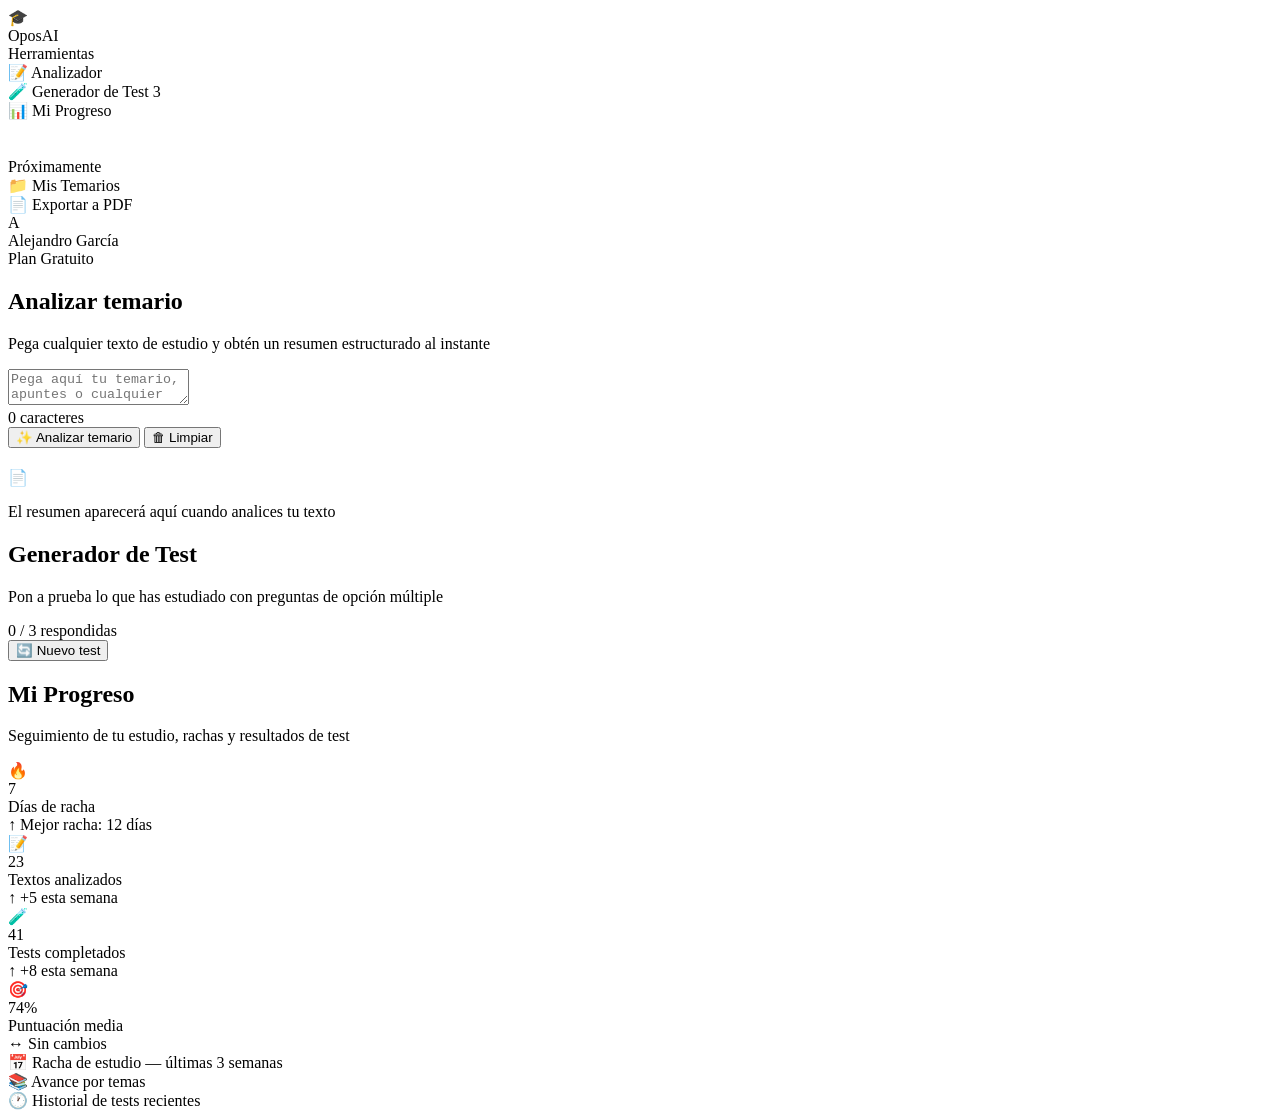
==== index.html @ c03b43ee "Estructuramos en partes de nuevo" ====
<!DOCTYPE html>
<html lang="es">
<head>
    <meta charset="UTF-8">
    <meta name="viewport" content="width=device-width, initial-scale=1.0">
    <title>OposAI — Tu asistente de oposiciones</title>
    <link href="https://fonts.googleapis.com/css2?family=Playfair+Display:wght@500;600&family=Plus+Jakarta+Sans:wght@300;400;500;600;700&display=swap" rel="stylesheet">
    <link rel="stylesheet" href="style.css">
</head>
<body>

    <!-- ════════ SIDEBAR ════════ -->
    <!-- Componente: components/navbar.html -->
    <aside class="sidebar">
        <div class="brand">
            <div class="brand-icon">🎓</div>
            <span class="brand-name">OposAI</span>
        </div>

        <span class="nav-label">Herramientas</span>

        <div class="nav-item active" onclick="nav('analizador', this)">
            <span class="nav-icon">📝</span> Analizador
        </div>
        <div class="nav-item" onclick="nav('test', this)">
            <span class="nav-icon">🧪</span> Generador de Test
            <span class="nav-badge">3</span>
        </div>
        <div class="nav-item" onclick="nav('progreso', this)">
            <span class="nav-icon">📊</span> Mi Progreso
        </div>

        <div style="margin-top:22px; padding-top:16px; border-top:1px solid var(--border)">
            <span class="nav-label">Próximamente</span>
            <div class="nav-item disabled"><span class="nav-icon">📁</span> Mis Temarios</div>
            <div class="nav-item disabled"><span class="nav-icon">📄</span> Exportar a PDF</div>
        </div>

        <div class="sidebar-footer">
            <div class="user-row">
                <div class="avatar">A</div>
                <div>
                    <div class="user-name">Alejandro García</div>
                    <div class="user-plan">Plan Gratuito</div>
                </div>
            </div>
        </div>
    </aside>

    <!-- ════════ CONTENIDO PRINCIPAL ════════ -->
    <main class="main">

        <!-- Sección: Analizador (pages/home.html) -->
        <section id="analizador" class="section visible">
            <div class="page-header">
                <h1>Analizar temario</h1>
                <p>Pega cualquier texto de estudio y obtén un resumen estructurado al instante</p>
            </div>

            <div class="card">
                <textarea id="textoInput" class="input-area"
                    placeholder="Pega aquí tu temario, apuntes o cualquier texto de estudio..."
                    oninput="updateCounter()"></textarea>
                <div class="char-counter"><span id="charCount">0</span> caracteres</div>
                <div class="toolbar">
                    <button class="btn btn-primary" id="analyzeBtn" onclick="generarResumen()">
                        ✨ Analizar temario
                    </button>
                    <button class="btn btn-ghost" onclick="limpiar()">
                        🗑 Limpiar
                    </button>
                </div>
            </div>

            <div id="resultado" style="margin-top:20px">
                <div class="card">
                    <div class="empty-state">
                        <div class="icon">📄</div>
                        <p>El resumen aparecerá aquí cuando analices tu texto</p>
                    </div>
                </div>
            </div>
        </section>

        <!-- Sección: Test (pages/test.html) -->
        <section id="test" class="section">
            <div class="page-header">
                <h1>Generador de Test</h1>
                <p>Pon a prueba lo que has estudiado con preguntas de opción múltiple</p>
            </div>

            <div id="scoreArea"></div>

            <div class="test-topbar">
                <span class="test-counter" id="testLabel">0 / 3 respondidas</span>
                <div class="pbar-wrap">
                    <div class="pbar-fill" id="testBar" style="width:0%"></div>
                </div>
            </div>

            <div id="questionsWrap"></div>

            <div class="test-actions">
                <button class="btn btn-primary" id="checkBtn" onclick="comprobar()" style="display:none">
                    ✅ Comprobar respuestas
                </button>
                <button class="btn btn-ghost" onclick="resetTest()">🔄 Nuevo test</button>
            </div>
        </section>

        <!-- Sección: Progreso (pages/progreso.html) -->
        <section id="progreso" class="section">
            <div class="page-header">
                <h1>Mi Progreso</h1>
                <p>Seguimiento de tu estudio, rachas y resultados de test</p>
            </div>

            <div class="stats-grid">
                <div class="stat-card">
                    <div class="stat-icon">🔥</div>
                    <div class="stat-value">7</div>
                    <div class="stat-label">Días de racha</div>
                    <div class="stat-delta">↑ Mejor racha: 12 días</div>
                </div>
                <div class="stat-card">
                    <div class="stat-icon">📝</div>
                    <div class="stat-value">23</div>
                    <div class="stat-label">Textos analizados</div>
                    <div class="stat-delta">↑ +5 esta semana</div>
                </div>
                <div class="stat-card">
                    <div class="stat-icon">🧪</div>
                    <div class="stat-value">41</div>
                    <div class="stat-label">Tests completados</div>
                    <div class="stat-delta">↑ +8 esta semana</div>
                </div>
                <div class="stat-card">
                    <div class="stat-icon">🎯</div>
                    <div class="stat-value">74%</div>
                    <div class="stat-label">Puntuación media</div>
                    <div class="stat-delta neutral">↔ Sin cambios</div>
                </div>
            </div>

            <div class="two-col">
                <div class="card">
                    <div class="card-title">📅 Racha de estudio — últimas 3 semanas</div>
                    <div class="streak-wrap" id="streakGrid"></div>
                </div>
                <div class="card">
                    <div class="card-title">📚 Avance por temas</div>
                    <div id="subjectBars"></div>
                </div>
            </div>

            <div class="card">
                <div class="card-title">🕐 Historial de tests recientes</div>
                <div id="testHistory"></div>
            </div>
        </section>

    </main>

    <script src="app.js"></script>
</body>
</html>
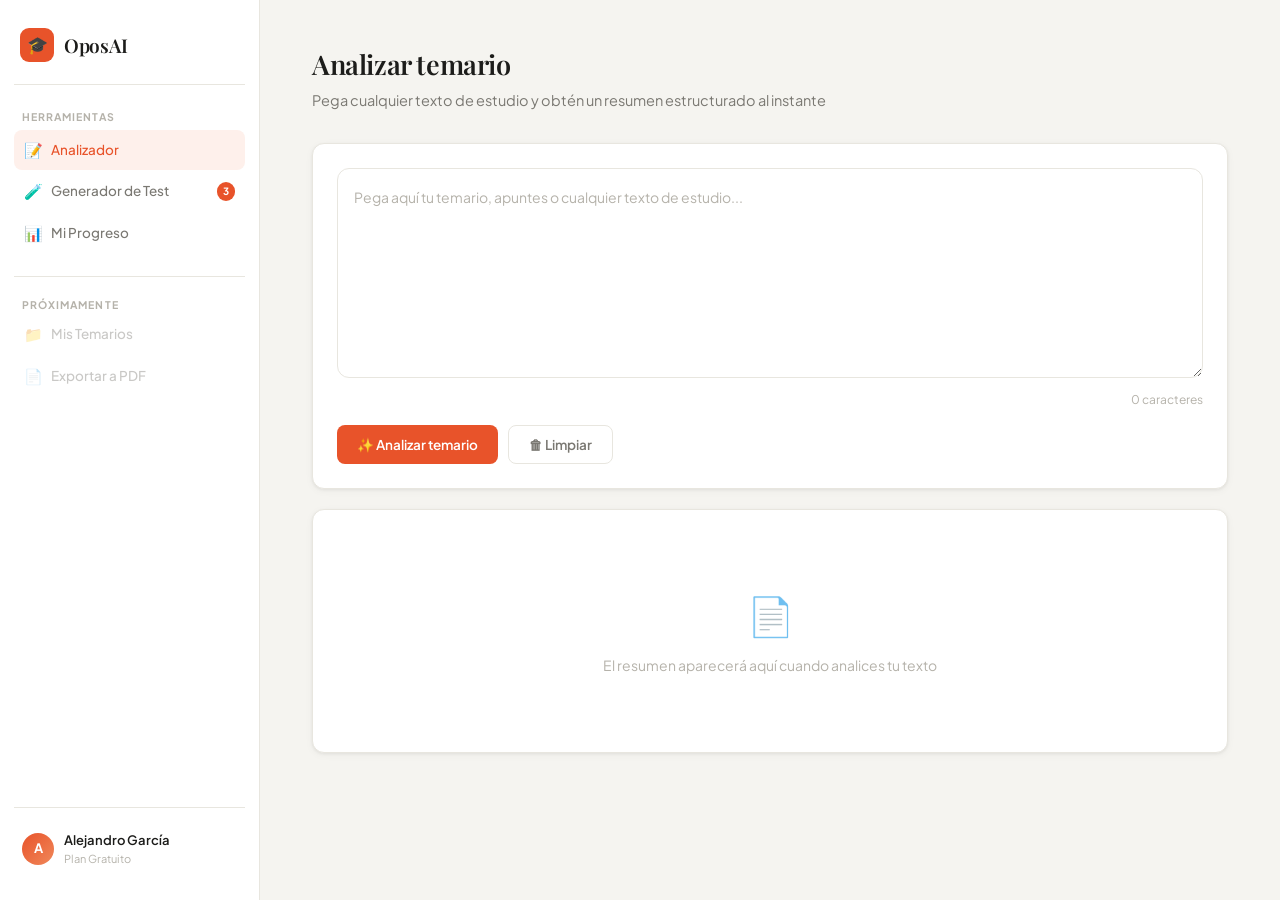
==== commit d3c385ed: "Enrutado a .js y .css solucionado" ====
--- a/index.html
+++ b/index.html
@@ -5,7 +5,7 @@
     <meta name="viewport" content="width=device-width, initial-scale=1.0">
     <title>OposAI — Tu asistente de oposiciones</title>
     <link href="https://fonts.googleapis.com/css2?family=Playfair+Display:wght@500;600&family=Plus+Jakarta+Sans:wght@300;400;500;600;700&display=swap" rel="stylesheet">
-    <link rel="stylesheet" href="style.css">
+    <link rel="stylesheet" href="css/style.css">
 </head>
 <body>
 
@@ -161,6 +161,6 @@
 
     </main>
 
-    <script src="app.js"></script>
+    <script src="js/app.js"></script>
 </body>
 </html>
--- a/css/style.css
+++ b/css/style.css
@@ -0,0 +1,507 @@
+/* ════════════════════════════════════════
+   OposAI — style.css
+   Todos los estilos de la aplicación
+   ════════════════════════════════════════ */
+
+/* ──────────── VARIABLES GLOBALES ──────────── */
+:root {
+    --bg:           #F5F4F0;
+    --surface:      #FFFFFF;
+    --border:       #E8E6DF;
+    --text-1:       #1C1C1A;
+    --text-2:       #7A7872;
+    --text-3:       #B5B2AA;
+    --accent:       #E8532A;
+    --accent-h:     #D4431C;
+    --accent-light: #FEF0EB;
+    --success:      #1E8A5E;
+    --success-light:#E8F7F1;
+    --warn:         #B45309;
+    --warn-light:   #FEF3C7;
+    --danger:       #DC2626;
+    --danger-light: #FEF2F2;
+    --sidebar-w:    260px;
+    --r:            12px;
+    --r-sm:         8px;
+    --shadow:       0 1px 3px rgba(0,0,0,.06), 0 2px 8px rgba(0,0,0,.04);
+}
+
+/* ──────────── RESET Y BASE ──────────── */
+*, *::before, *::after {
+    box-sizing: border-box;
+    margin: 0;
+    padding: 0;
+}
+
+body {
+    font-family: 'Plus Jakarta Sans', sans-serif;
+    background: var(--bg);
+    color: var(--text-1);
+    display: flex;
+    min-height: 100vh;
+    font-size: 14px;
+    line-height: 1.5;
+}
+
+/* ──────────── ANIMACIONES ──────────── */
+@keyframes fadeUp {
+    from { opacity: 0; transform: translateY(10px); }
+    to   { opacity: 1; transform: translateY(0); }
+}
+
+/* ──────────── SIDEBAR ──────────── */
+.sidebar {
+    width: var(--sidebar-w);
+    background: var(--surface);
+    border-right: 1px solid var(--border);
+    display: flex;
+    flex-direction: column;
+    position: fixed;
+    inset: 0 auto 0 0;
+    padding: 24px 14px;
+    z-index: 200;
+}
+
+.brand {
+    display: flex;
+    align-items: center;
+    gap: 10px;
+    padding: 4px 6px 22px;
+    border-bottom: 1px solid var(--border);
+    margin-bottom: 18px;
+}
+
+.brand-icon {
+    width: 34px;
+    height: 34px;
+    background: var(--accent);
+    border-radius: 9px;
+    display: flex;
+    align-items: center;
+    justify-content: center;
+    font-size: 17px;
+    flex-shrink: 0;
+}
+
+.brand-name {
+    font-family: 'Playfair Display', serif;
+    font-size: 19px;
+    font-weight: 600;
+    letter-spacing: -.3px;
+}
+
+.nav-label {
+    font-size: 10.5px;
+    font-weight: 700;
+    letter-spacing: .1em;
+    text-transform: uppercase;
+    color: var(--text-3);
+    padding: 0 8px;
+    margin-bottom: 5px;
+    margin-top: 6px;
+}
+
+.nav-item {
+    display: flex;
+    align-items: center;
+    gap: 9px;
+    padding: 9px 10px;
+    border-radius: var(--r-sm);
+    cursor: pointer;
+    color: var(--text-2);
+    font-weight: 500;
+    font-size: 13.5px;
+    transition: all .15s;
+    margin-bottom: 1px;
+    user-select: none;
+}
+
+.nav-item:hover              { background: var(--bg); color: var(--text-1); }
+.nav-item.active             { background: var(--accent-light); color: var(--accent); }
+.nav-item.disabled           { opacity: .4; cursor: default; pointer-events: none; }
+
+.nav-icon {
+    font-size: 15px;
+    width: 18px;
+    text-align: center;
+    flex-shrink: 0;
+}
+
+.nav-badge {
+    margin-left: auto;
+    background: var(--accent);
+    color: #fff;
+    font-size: 10px;
+    font-weight: 700;
+    padding: 2px 6px;
+    border-radius: 99px;
+}
+
+.sidebar-footer {
+    margin-top: auto;
+    padding-top: 14px;
+    border-top: 1px solid var(--border);
+}
+
+.user-row {
+    display: flex;
+    align-items: center;
+    gap: 10px;
+    padding: 9px 8px;
+    border-radius: var(--r-sm);
+    cursor: pointer;
+    transition: background .15s;
+}
+
+.user-row:hover { background: var(--bg); }
+
+.avatar {
+    width: 32px;
+    height: 32px;
+    background: linear-gradient(135deg, #E8532A 0%, #f0885a 100%);
+    border-radius: 50%;
+    display: flex;
+    align-items: center;
+    justify-content: center;
+    font-weight: 700;
+    font-size: 13px;
+    color: #fff;
+    flex-shrink: 0;
+}
+
+.user-name { font-size: 13px; font-weight: 600; }
+.user-plan { font-size: 11px; color: var(--text-3); }
+
+/* ──────────── MAIN ──────────── */
+.main {
+    margin-left: var(--sidebar-w);
+    flex: 1;
+    padding: 44px 52px;
+}
+
+.section         { display: none; }
+.section.visible { display: block; animation: fadeUp .22s ease; }
+
+.page-header            { margin-bottom: 32px; }
+.page-header h1 {
+    font-family: 'Playfair Display', serif;
+    font-size: 27px;
+    font-weight: 600;
+    letter-spacing: -.4px;
+    margin-bottom: 5px;
+}
+.page-header p { color: var(--text-2); font-size: 14.5px; }
+
+/* ──────────── CARD ──────────── */
+.card {
+    background: var(--surface);
+    border: 1px solid var(--border);
+    border-radius: var(--r);
+    padding: 24px;
+    box-shadow: var(--shadow);
+}
+
+/* ──────────── BOTONES ──────────── */
+.btn {
+    display: inline-flex;
+    align-items: center;
+    gap: 7px;
+    padding: 10px 20px;
+    border: none;
+    border-radius: var(--r-sm);
+    font-family: 'Plus Jakarta Sans', sans-serif;
+    font-size: 13.5px;
+    font-weight: 600;
+    cursor: pointer;
+    transition: all .18s;
+}
+
+.btn-primary { background: var(--accent); color: #fff; }
+.btn-primary:hover:not(:disabled) {
+    background: var(--accent-h);
+    transform: translateY(-1px);
+    box-shadow: 0 4px 14px rgba(232,83,42,.28);
+}
+.btn-primary:disabled { opacity: .6; cursor: not-allowed; }
+
+.btn-ghost { background: transparent; color: var(--text-2); border: 1px solid var(--border); }
+.btn-ghost:hover { background: var(--bg); color: var(--text-1); }
+
+/* ──────────── ANALIZADOR ──────────── */
+textarea.input-area {
+    width: 100%;
+    min-height: 210px;
+    padding: 16px;
+    border: 1.5px solid var(--border);
+    border-radius: var(--r);
+    font-family: 'Plus Jakarta Sans', sans-serif;
+    font-size: 14px;
+    color: var(--text-1);
+    resize: vertical;
+    transition: border-color .2s;
+    line-height: 1.75;
+    background: var(--surface);
+}
+
+textarea.input-area:focus       { outline: none; border-color: var(--accent); }
+textarea.input-area::placeholder { color: var(--text-3); }
+
+.char-counter { text-align: right; font-size: 12px; color: var(--text-3); margin-top: 8px; }
+.toolbar      { display: flex; gap: 10px; margin-top: 16px; }
+
+.empty-state         { text-align: center; padding: 52px 24px; color: var(--text-3); }
+.empty-state .icon   { font-size: 38px; margin-bottom: 12px; }
+.empty-state p       { font-size: 14px; }
+
+.result-tag {
+    display: inline-flex;
+    align-items: center;
+    gap: 6px;
+    font-size: 11px;
+    font-weight: 700;
+    letter-spacing: .08em;
+    text-transform: uppercase;
+    color: var(--accent);
+    margin-bottom: 14px;
+}
+.result-tag::before {
+    content: '';
+    width: 6px; height: 6px;
+    background: var(--accent);
+    border-radius: 50%;
+}
+
+.result-body { font-size: 15px; line-height: 1.85; }
+
+.result-meta {
+    margin-top: 18px;
+    padding-top: 16px;
+    border-top: 1px solid var(--border);
+    display: flex;
+    gap: 20px;
+    font-size: 12px;
+    color: var(--text-2);
+}
+
+.info-pill {
+    margin-top: 16px;
+    padding: 12px 16px;
+    background: var(--accent-light);
+    border-radius: var(--r-sm);
+    font-size: 13px;
+    color: var(--accent);
+}
+
+/* ──────────── TEST ──────────── */
+.test-topbar {
+    display: flex;
+    align-items: center;
+    gap: 14px;
+    margin-bottom: 24px;
+}
+
+.pbar-wrap {
+    flex: 1;
+    height: 5px;
+    background: var(--border);
+    border-radius: 99px;
+    overflow: hidden;
+}
+
+.pbar-fill {
+    height: 100%;
+    background: var(--accent);
+    border-radius: 99px;
+    transition: width .4s ease;
+}
+
+.test-counter { font-size: 13px; font-weight: 600; color: var(--text-2); }
+
+.q-card {
+    background: var(--surface);
+    border: 1px solid var(--border);
+    border-radius: var(--r);
+    padding: 24px;
+    margin-bottom: 14px;
+    box-shadow: var(--shadow);
+}
+
+.q-num {
+    font-size: 11px;
+    font-weight: 700;
+    letter-spacing: .08em;
+    text-transform: uppercase;
+    color: var(--text-3);
+    margin-bottom: 8px;
+}
+
+.q-text {
+    font-size: 15.5px;
+    font-weight: 600;
+    line-height: 1.5;
+    margin-bottom: 18px;
+}
+
+.opts { list-style: none; display: flex; flex-direction: column; gap: 8px; }
+
+.opt {
+    display: flex;
+    align-items: center;
+    gap: 11px;
+    padding: 11px 14px;
+    border: 1.5px solid var(--border);
+    border-radius: var(--r-sm);
+    cursor: pointer;
+    font-size: 13.5px;
+    font-weight: 500;
+    transition: all .15s;
+}
+
+.opt:hover    { border-color: var(--accent); background: var(--accent-light); }
+.opt.selected { border-color: var(--accent); background: var(--accent-light); color: var(--accent); }
+.opt.correct  { border-color: var(--success); background: var(--success-light); color: var(--success); }
+.opt.wrong    { border-color: var(--danger);  background: var(--danger-light);  color: var(--danger); }
+
+.opt-letter {
+    width: 26px; height: 26px;
+    border-radius: 6px;
+    background: var(--bg);
+    display: flex; align-items: center; justify-content: center;
+    font-size: 11.5px; font-weight: 700;
+    flex-shrink: 0;
+    transition: all .15s;
+}
+
+.opt.selected .opt-letter { background: var(--accent);  color: #fff; }
+.opt.correct  .opt-letter { background: var(--success); color: #fff; }
+.opt.wrong    .opt-letter { background: var(--danger);  color: #fff; }
+
+.score-banner {
+    display: flex;
+    align-items: center;
+    gap: 18px;
+    padding: 20px 24px;
+    border-radius: var(--r);
+    margin-bottom: 22px;
+    animation: fadeUp .25s ease;
+}
+
+.score-banner.good  { background: var(--success-light); border: 1px solid #A7F3D0; }
+.score-banner.ok    { background: var(--warn-light);    border: 1px solid #FDE68A; }
+.score-banner.bad   { background: var(--danger-light);  border: 1px solid #FECACA; }
+
+.score-num {
+    font-family: 'Playfair Display', serif;
+    font-size: 38px;
+    line-height: 1;
+}
+
+.score-banner.good .score-num { color: var(--success); }
+.score-banner.ok   .score-num { color: var(--warn); }
+.score-banner.bad  .score-num { color: var(--danger); }
+
+.score-msg { font-weight: 700; font-size: 15px; margin-bottom: 3px; }
+.score-sub { font-size: 13px; color: var(--text-2); }
+.test-actions { display: flex; gap: 10px; margin-top: 20px; }
+
+/* ──────────── PROGRESO ──────────── */
+.stats-grid {
+    display: grid;
+    grid-template-columns: repeat(4, 1fr);
+    gap: 16px;
+    margin-bottom: 28px;
+}
+
+.stat-card {
+    background: var(--surface);
+    border: 1px solid var(--border);
+    border-radius: var(--r);
+    padding: 20px;
+    box-shadow: var(--shadow);
+}
+
+.stat-icon  { font-size: 22px; margin-bottom: 12px; }
+.stat-value {
+    font-family: 'Playfair Display', serif;
+    font-size: 34px;
+    letter-spacing: -1px;
+    line-height: 1;
+    margin-bottom: 5px;
+}
+.stat-label { font-size: 13px; color: var(--text-2); }
+.stat-delta { font-size: 12px; color: var(--success); font-weight: 600; margin-top: 8px; }
+.stat-delta.neutral { color: var(--warn); }
+
+.two-col    { display: grid; grid-template-columns: 1fr 1fr; gap: 18px; margin-bottom: 18px; }
+.card-title { font-size: 13.5px; font-weight: 700; margin-bottom: 18px; }
+
+/* Streak grid */
+.streak-wrap { display: flex; flex-direction: column; gap: 4px; }
+.week-row    { display: grid; grid-template-columns: repeat(7, 1fr); gap: 4px; }
+
+.day-cell {
+    aspect-ratio: 1;
+    border-radius: 5px;
+    background: var(--bg);
+    border: 1px solid var(--border);
+    display: flex; align-items: center; justify-content: center;
+    font-size: 10px; font-weight: 600;
+    color: var(--text-3);
+}
+
+.day-cell.done  { background: var(--accent); border-color: var(--accent); color: #fff; }
+.day-cell.today { border: 2px solid var(--accent); color: var(--accent); background: var(--accent-light); }
+
+/* Subject bars */
+.subj-row   { margin-bottom: 14px; }
+.subj-head  { display: flex; justify-content: space-between; margin-bottom: 6px; font-size: 13px; }
+.subj-name  { font-weight: 500; }
+.subj-pct   { font-weight: 600; color: var(--text-2); }
+
+.subj-track { height: 6px; background: var(--border); border-radius: 99px; overflow: hidden; }
+.subj-fill  {
+    height: 100%;
+    background: var(--accent);
+    border-radius: 99px;
+    transition: width 1.1s cubic-bezier(.34, 1.56, .64, 1);
+}
+
+/* History */
+.hist-row {
+    display: flex;
+    align-items: center;
+    gap: 12px;
+    padding: 12px 0;
+    border-bottom: 1px solid var(--border);
+    font-size: 13px;
+}
+
+.hist-row:last-child { border-bottom: none; }
+
+.hist-info  { flex: 1; }
+.hist-topic { font-weight: 600; margin-bottom: 2px; }
+.hist-date  { font-size: 11.5px; color: var(--text-3); }
+.hist-score { font-weight: 700; font-size: 14px; }
+
+.badge {
+    display: inline-flex;
+    padding: 3px 9px;
+    border-radius: 99px;
+    font-size: 11px;
+    font-weight: 700;
+}
+
+.badge.green  { background: var(--success-light); color: var(--success); }
+.badge.orange { background: var(--warn-light);    color: var(--warn); }
+.badge.red    { background: var(--danger-light);  color: var(--danger); }
+
+/* ──────────── RESPONSIVE ──────────── */
+@media (max-width: 960px) {
+    .stats-grid { grid-template-columns: repeat(2, 1fr); }
+    .two-col    { grid-template-columns: 1fr; }
+}
+
+@media (max-width: 680px) {
+    .sidebar { display: none; }
+    .main    { margin-left: 0; padding: 24px 18px; }
+}
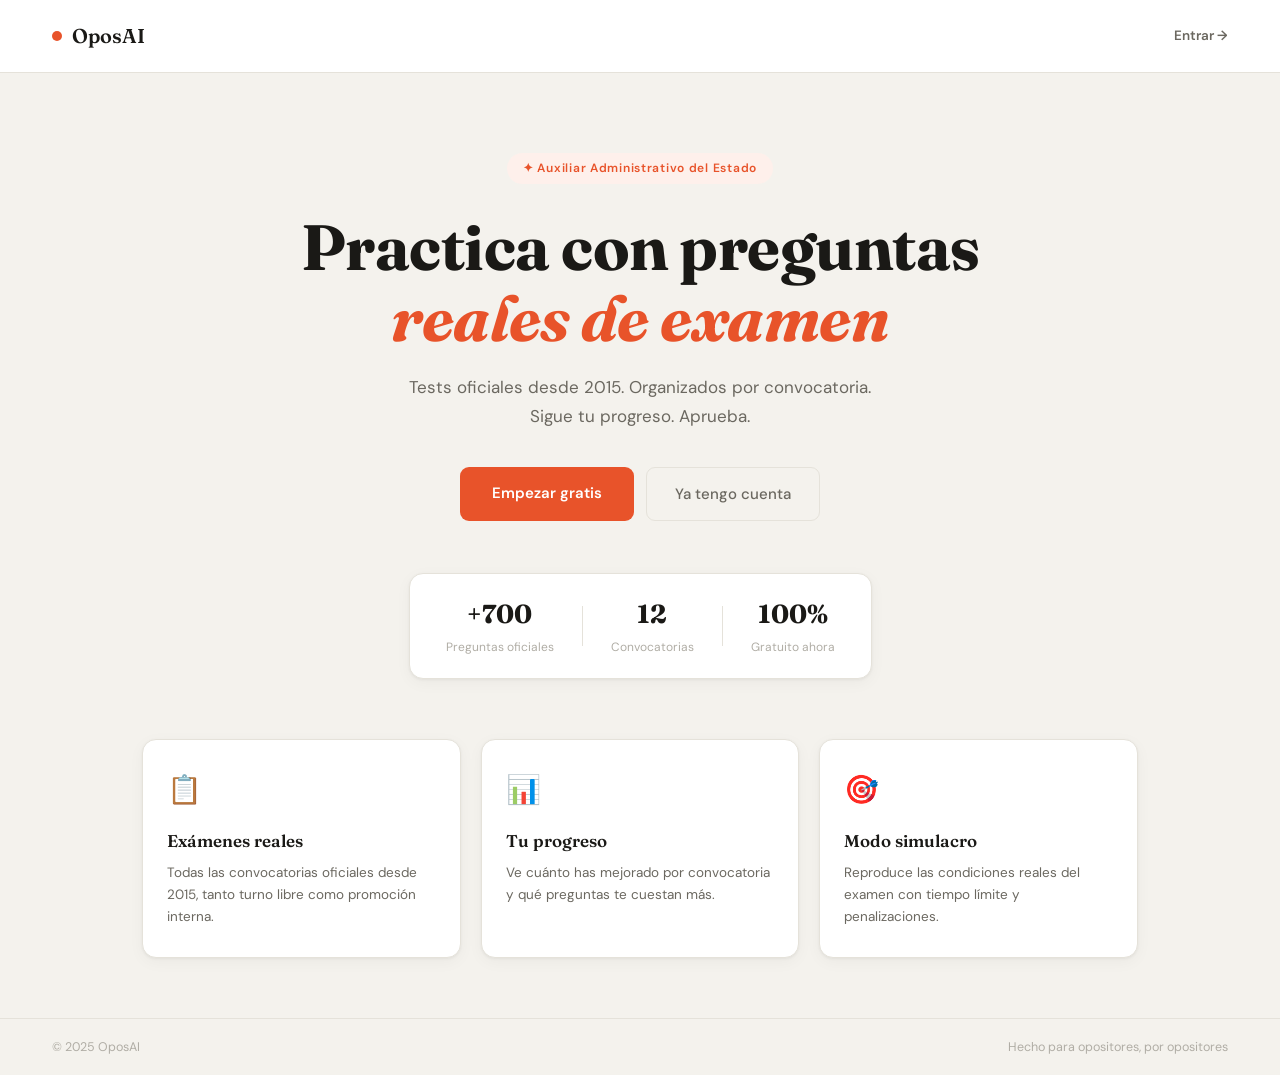
==== commit 504aa17a: "Actualización , Login y paginas creadas" ====
--- a/index.html
+++ b/index.html
@@ -3,164 +3,79 @@
 <head>
     <meta charset="UTF-8">
     <meta name="viewport" content="width=device-width, initial-scale=1.0">
-    <title>OposAI — Tu asistente de oposiciones</title>
-    <link href="https://fonts.googleapis.com/css2?family=Playfair+Display:wght@500;600&family=Plus+Jakarta+Sans:wght@300;400;500;600;700&display=swap" rel="stylesheet">
+    <title>OposAI — Prepara tu oposición con inteligencia</title>
+    <link href="https://fonts.googleapis.com/css2?family=Fraunces:ital,wght@0,400;0,600;0,700;1,400&family=DM+Sans:wght@300;400;500;600&display=swap" rel="stylesheet">
     <link rel="stylesheet" href="css/style.css">
 </head>
-<body>
+<body class="landing-body">
 
-    <!-- ════════ SIDEBAR ════════ -->
-    <!-- Componente: components/navbar.html -->
-    <aside class="sidebar">
-        <div class="brand">
-            <div class="brand-icon">🎓</div>
-            <span class="brand-name">OposAI</span>
+    <!-- NAV -->
+    <nav class="landing-nav">
+        <div class="nav-brand">
+            <div class="brand-dot"></div>
+            <span>OposAI</span>
+        </div>
+        <a href="login.html" class="nav-cta">Entrar →</a>
+    </nav>
+
+    <!-- HERO -->
+    <section class="hero">
+        <div class="hero-badge">✦ Auxiliar Administrativo del Estado</div>
+        <h1 class="hero-title">
+            Practica con preguntas<br>
+            <em>reales de examen</em>
+        </h1>
+        <p class="hero-sub">
+            Tests oficiales desde 2015. Organizados por convocatoria.<br>
+            Sigue tu progreso. Aprueba.
+        </p>
+        <div class="hero-actions">
+            <a href="login.html?modo=registro" class="btn-hero-primary">Empezar gratis</a>
+            <a href="login.html" class="btn-hero-ghost">Ya tengo cuenta</a>
         </div>
 
-        <span class="nav-label">Herramientas</span>
-
-        <div class="nav-item active" onclick="nav('analizador', this)">
-            <span class="nav-icon">📝</span> Analizador
-        </div>
-        <div class="nav-item" onclick="nav('test', this)">
-            <span class="nav-icon">🧪</span> Generador de Test
-            <span class="nav-badge">3</span>
-        </div>
-        <div class="nav-item" onclick="nav('progreso', this)">
-            <span class="nav-icon">📊</span> Mi Progreso
-        </div>
-
-        <div style="margin-top:22px; padding-top:16px; border-top:1px solid var(--border)">
-            <span class="nav-label">Próximamente</span>
-            <div class="nav-item disabled"><span class="nav-icon">📁</span> Mis Temarios</div>
-            <div class="nav-item disabled"><span class="nav-icon">📄</span> Exportar a PDF</div>
-        </div>
-
-        <div class="sidebar-footer">
-            <div class="user-row">
-                <div class="avatar">A</div>
-                <div>
-                    <div class="user-name">Alejandro García</div>
-                    <div class="user-plan">Plan Gratuito</div>
-                </div>
+        <div class="hero-stats">
+            <div class="hstat">
+                <span class="hstat-num">+700</span>
+                <span class="hstat-label">Preguntas oficiales</span>
+            </div>
+            <div class="hstat-divider"></div>
+            <div class="hstat">
+                <span class="hstat-num">12</span>
+                <span class="hstat-label">Convocatorias</span>
+            </div>
+            <div class="hstat-divider"></div>
+            <div class="hstat">
+                <span class="hstat-num">100%</span>
+                <span class="hstat-label">Gratuito ahora</span>
             </div>
         </div>
-    </aside>
+    </section>
 
-    <!-- ════════ CONTENIDO PRINCIPAL ════════ -->
-    <main class="main">
+    <!-- FEATURES -->
+    <section class="features">
+        <div class="feat-card">
+            <div class="feat-icon">📋</div>
+            <h3>Exámenes reales</h3>
+            <p>Todas las convocatorias oficiales desde 2015, tanto turno libre como promoción interna.</p>
+        </div>
+        <div class="feat-card">
+            <div class="feat-icon">📊</div>
+            <h3>Tu progreso</h3>
+            <p>Ve cuánto has mejorado por convocatoria y qué preguntas te cuestan más.</p>
+        </div>
+        <div class="feat-card">
+            <div class="feat-icon">🎯</div>
+            <h3>Modo simulacro</h3>
+            <p>Reproduce las condiciones reales del examen con tiempo límite y penalizaciones.</p>
+        </div>
+    </section>
 
-        <!-- Sección: Analizador (pages/home.html) -->
-        <section id="analizador" class="section visible">
-            <div class="page-header">
-                <h1>Analizar temario</h1>
-                <p>Pega cualquier texto de estudio y obtén un resumen estructurado al instante</p>
-            </div>
+    <!-- FOOTER -->
+    <footer class="landing-footer">
+        <span>© 2025 OposAI</span>
+        <span>Hecho para opositores, por opositores</span>
+    </footer>
 
-            <div class="card">
-                <textarea id="textoInput" class="input-area"
-                    placeholder="Pega aquí tu temario, apuntes o cualquier texto de estudio..."
-                    oninput="updateCounter()"></textarea>
-                <div class="char-counter"><span id="charCount">0</span> caracteres</div>
-                <div class="toolbar">
-                    <button class="btn btn-primary" id="analyzeBtn" onclick="generarResumen()">
-                        ✨ Analizar temario
-                    </button>
-                    <button class="btn btn-ghost" onclick="limpiar()">
-                        🗑 Limpiar
-                    </button>
-                </div>
-            </div>
-
-            <div id="resultado" style="margin-top:20px">
-                <div class="card">
-                    <div class="empty-state">
-                        <div class="icon">📄</div>
-                        <p>El resumen aparecerá aquí cuando analices tu texto</p>
-                    </div>
-                </div>
-            </div>
-        </section>
-
-        <!-- Sección: Test (pages/test.html) -->
-        <section id="test" class="section">
-            <div class="page-header">
-                <h1>Generador de Test</h1>
-                <p>Pon a prueba lo que has estudiado con preguntas de opción múltiple</p>
-            </div>
-
-            <div id="scoreArea"></div>
-
-            <div class="test-topbar">
-                <span class="test-counter" id="testLabel">0 / 3 respondidas</span>
-                <div class="pbar-wrap">
-                    <div class="pbar-fill" id="testBar" style="width:0%"></div>
-                </div>
-            </div>
-
-            <div id="questionsWrap"></div>
-
-            <div class="test-actions">
-                <button class="btn btn-primary" id="checkBtn" onclick="comprobar()" style="display:none">
-                    ✅ Comprobar respuestas
-                </button>
-                <button class="btn btn-ghost" onclick="resetTest()">🔄 Nuevo test</button>
-            </div>
-        </section>
-
-        <!-- Sección: Progreso (pages/progreso.html) -->
-        <section id="progreso" class="section">
-            <div class="page-header">
-                <h1>Mi Progreso</h1>
-                <p>Seguimiento de tu estudio, rachas y resultados de test</p>
-            </div>
-
-            <div class="stats-grid">
-                <div class="stat-card">
-                    <div class="stat-icon">🔥</div>
-                    <div class="stat-value">7</div>
-                    <div class="stat-label">Días de racha</div>
-                    <div class="stat-delta">↑ Mejor racha: 12 días</div>
-                </div>
-                <div class="stat-card">
-                    <div class="stat-icon">📝</div>
-                    <div class="stat-value">23</div>
-                    <div class="stat-label">Textos analizados</div>
-                    <div class="stat-delta">↑ +5 esta semana</div>
-                </div>
-                <div class="stat-card">
-                    <div class="stat-icon">🧪</div>
-                    <div class="stat-value">41</div>
-                    <div class="stat-label">Tests completados</div>
-                    <div class="stat-delta">↑ +8 esta semana</div>
-                </div>
-                <div class="stat-card">
-                    <div class="stat-icon">🎯</div>
-                    <div class="stat-value">74%</div>
-                    <div class="stat-label">Puntuación media</div>
-                    <div class="stat-delta neutral">↔ Sin cambios</div>
-                </div>
-            </div>
-
-            <div class="two-col">
-                <div class="card">
-                    <div class="card-title">📅 Racha de estudio — últimas 3 semanas</div>
-                    <div class="streak-wrap" id="streakGrid"></div>
-                </div>
-                <div class="card">
-                    <div class="card-title">📚 Avance por temas</div>
-                    <div id="subjectBars"></div>
-                </div>
-            </div>
-
-            <div class="card">
-                <div class="card-title">🕐 Historial de tests recientes</div>
-                <div id="testHistory"></div>
-            </div>
-        </section>
-
-    </main>
-
-    <script src="js/app.js"></script>
 </body>
 </html>
--- a/css/style.css
+++ b/css/style.css
@@ -1,16 +1,15 @@
 /* ════════════════════════════════════════
    OposAI — style.css
-   Todos los estilos de la aplicación
    ════════════════════════════════════════ */
 
-/* ──────────── VARIABLES GLOBALES ──────────── */
+/* ── VARIABLES ── */
 :root {
-    --bg:           #F5F4F0;
+    --bg:           #F4F2ED;
     --surface:      #FFFFFF;
-    --border:       #E8E6DF;
-    --text-1:       #1C1C1A;
-    --text-2:       #7A7872;
-    --text-3:       #B5B2AA;
+    --border:       #E5E2DA;
+    --text-1:       #1A1916;
+    --text-2:       #6B6860;
+    --text-3:       #B0ADA5;
     --accent:       #E8532A;
     --accent-h:     #D4431C;
     --accent-light: #FEF0EB;
@@ -20,36 +19,412 @@
     --warn-light:   #FEF3C7;
     --danger:       #DC2626;
     --danger-light: #FEF2F2;
-    --sidebar-w:    260px;
-    --r:            12px;
-    --r-sm:         8px;
-    --shadow:       0 1px 3px rgba(0,0,0,.06), 0 2px 8px rgba(0,0,0,.04);
-}
-
-/* ──────────── RESET Y BASE ──────────── */
-*, *::before, *::after {
-    box-sizing: border-box;
-    margin: 0;
-    padding: 0;
-}
+    --sidebar-w:    250px;
+    --r:            14px;
+    --r-sm:         9px;
+    --shadow:       0 1px 3px rgba(0,0,0,.05), 0 4px 16px rgba(0,0,0,.04);
+    --shadow-lg:    0 8px 32px rgba(0,0,0,.10);
+}
+
+/* ── RESET ── */
+*, *::before, *::after { box-sizing: border-box; margin: 0; padding: 0; }
 
 body {
-    font-family: 'Plus Jakarta Sans', sans-serif;
+    font-family: 'DM Sans', sans-serif;
     background: var(--bg);
     color: var(--text-1);
-    display: flex;
+    font-size: 14px;
+    line-height: 1.6;
+}
+
+a { text-decoration: none; color: inherit; }
+
+/* ── ANIMACIONES ── */
+@keyframes fadeUp {
+    from { opacity: 0; transform: translateY(12px); }
+    to   { opacity: 1; transform: translateY(0); }
+}
+@keyframes fadeIn {
+    from { opacity: 0; }
+    to   { opacity: 1; }
+}
+
+/* ════════════════════════════════
+   LANDING
+   ════════════════════════════════ */
+.landing-body {
+    display: flex;
+    flex-direction: column;
     min-height: 100vh;
+}
+
+.landing-nav {
+    display: flex;
+    justify-content: space-between;
+    align-items: center;
+    padding: 20px 52px;
+    border-bottom: 1px solid var(--border);
+    background: var(--surface);
+}
+
+.nav-brand {
+    display: flex;
+    align-items: center;
+    gap: 10px;
+    font-family: 'Fraunces', serif;
+    font-size: 20px;
+    font-weight: 600;
+}
+
+.brand-dot {
+    width: 10px;
+    height: 10px;
+    background: var(--accent);
+    border-radius: 50%;
+}
+
+.nav-cta {
+    font-size: 13.5px;
+    font-weight: 600;
+    color: var(--text-2);
+    transition: color .15s;
+}
+.nav-cta:hover { color: var(--accent); }
+
+.hero {
+    flex: 1;
+    display: flex;
+    flex-direction: column;
+    align-items: center;
+    justify-content: center;
+    text-align: center;
+    padding: 80px 24px 60px;
+    animation: fadeUp .5s ease;
+}
+
+.hero-badge {
+    display: inline-flex;
+    align-items: center;
+    gap: 8px;
+    background: var(--accent-light);
+    color: var(--accent);
+    font-size: 12px;
+    font-weight: 600;
+    letter-spacing: .06em;
+    padding: 6px 16px;
+    border-radius: 99px;
+    margin-bottom: 28px;
+}
+
+.hero-title {
+    font-family: 'Fraunces', serif;
+    font-size: clamp(36px, 6vw, 64px);
+    font-weight: 700;
+    line-height: 1.1;
+    letter-spacing: -.5px;
+    margin-bottom: 20px;
+    max-width: 700px;
+}
+
+.hero-title em {
+    font-style: italic;
+    color: var(--accent);
+}
+
+.hero-sub {
+    color: var(--text-2);
+    font-size: 17px;
+    line-height: 1.7;
+    margin-bottom: 36px;
+    max-width: 480px;
+}
+
+.hero-actions {
+    display: flex;
+    gap: 12px;
+    flex-wrap: wrap;
+    justify-content: center;
+    margin-bottom: 52px;
+}
+
+.btn-hero-primary {
+    background: var(--accent);
+    color: #fff;
+    font-family: 'DM Sans', sans-serif;
+    font-size: 15px;
+    font-weight: 600;
+    padding: 14px 32px;
+    border-radius: var(--r-sm);
+    transition: all .18s;
+}
+.btn-hero-primary:hover {
+    background: var(--accent-h);
+    transform: translateY(-2px);
+    box-shadow: 0 6px 20px rgba(232,83,42,.30);
+}
+
+.btn-hero-ghost {
+    background: transparent;
+    color: var(--text-2);
+    font-family: 'DM Sans', sans-serif;
+    font-size: 15px;
+    font-weight: 500;
+    padding: 14px 28px;
+    border-radius: var(--r-sm);
+    border: 1.5px solid var(--border);
+    transition: all .18s;
+}
+.btn-hero-ghost:hover { background: var(--surface); color: var(--text-1); }
+
+.hero-stats {
+    display: flex;
+    align-items: center;
+    gap: 28px;
+    padding: 20px 36px;
+    background: var(--surface);
+    border: 1px solid var(--border);
+    border-radius: var(--r);
+    box-shadow: var(--shadow);
+}
+
+.hstat { text-align: center; }
+.hstat-num {
+    display: block;
+    font-family: 'Fraunces', serif;
+    font-size: 26px;
+    font-weight: 700;
+    color: var(--text-1);
+}
+.hstat-label { font-size: 12px; color: var(--text-3); }
+.hstat-divider { width: 1px; height: 40px; background: var(--border); }
+
+.features {
+    display: grid;
+    grid-template-columns: repeat(3, 1fr);
+    gap: 20px;
+    padding: 0 52px 60px;
+    max-width: 1100px;
+    margin: 0 auto;
+    width: 100%;
+}
+
+.feat-card {
+    background: var(--surface);
+    border: 1px solid var(--border);
+    border-radius: var(--r);
+    padding: 28px 24px;
+    box-shadow: var(--shadow);
+}
+
+.feat-icon { font-size: 28px; margin-bottom: 14px; }
+.feat-card h3 {
+    font-family: 'Fraunces', serif;
+    font-size: 17px;
+    font-weight: 600;
+    margin-bottom: 8px;
+}
+.feat-card p { font-size: 13.5px; color: var(--text-2); line-height: 1.65; }
+
+.landing-footer {
+    display: flex;
+    justify-content: space-between;
+    padding: 18px 52px;
+    border-top: 1px solid var(--border);
+    font-size: 12.5px;
+    color: var(--text-3);
+}
+
+/* ════════════════════════════════
+   AUTH (LOGIN / REGISTRO)
+   ════════════════════════════════ */
+.auth-body {
+    display: flex;
+    min-height: 100vh;
+}
+
+.auth-wrap {
+    display: flex;
+    width: 100%;
+}
+
+.auth-left {
+    width: 400px;
+    min-height: 100vh;
+    background: var(--text-1);
+    padding: 40px 44px;
+    display: flex;
+    flex-direction: column;
+    color: #fff;
+    flex-shrink: 0;
+}
+
+.auth-back {
+    font-size: 13px;
+    color: rgba(255,255,255,.5);
+    transition: color .15s;
+    margin-bottom: 48px;
+    display: inline-block;
+}
+.auth-back:hover { color: #fff; }
+
+.auth-brand {
+    display: flex;
+    align-items: center;
+    gap: 10px;
+    font-family: 'Fraunces', serif;
+    font-size: 22px;
+    font-weight: 600;
+    margin-bottom: auto;
+}
+
+.auth-quote {
+    font-family: 'Fraunces', serif;
+    font-style: italic;
+    font-size: 16px;
+    line-height: 1.7;
+    color: rgba(255,255,255,.7);
+    border-left: 2px solid var(--accent);
+    padding-left: 16px;
+    margin-bottom: 24px;
+}
+
+.auth-conv-badge {
+    font-size: 11.5px;
+    font-weight: 500;
+    color: rgba(255,255,255,.4);
+    letter-spacing: .06em;
+}
+
+.auth-right {
+    flex: 1;
+    display: flex;
+    flex-direction: column;
+    justify-content: center;
+    padding: 60px 80px;
+    background: var(--bg);
+    animation: fadeIn .3s ease;
+}
+
+.auth-tabs {
+    display: flex;
+    gap: 0;
+    margin-bottom: 36px;
+    border-bottom: 1.5px solid var(--border);
+}
+
+.auth-tab {
+    background: none;
+    border: none;
+    font-family: 'DM Sans', sans-serif;
     font-size: 14px;
-    line-height: 1.5;
-}
-
-/* ──────────── ANIMACIONES ──────────── */
-@keyframes fadeUp {
-    from { opacity: 0; transform: translateY(10px); }
-    to   { opacity: 1; transform: translateY(0); }
-}
-
-/* ──────────── SIDEBAR ──────────── */
+    font-weight: 600;
+    color: var(--text-3);
+    padding: 10px 20px 12px;
+    cursor: pointer;
+    position: relative;
+    transition: color .15s;
+}
+
+.auth-tab.active { color: var(--text-1); }
+.auth-tab.active::after {
+    content: '';
+    position: absolute;
+    bottom: -1.5px;
+    left: 0; right: 0;
+    height: 2px;
+    background: var(--accent);
+    border-radius: 2px;
+}
+
+.auth-title {
+    font-family: 'Fraunces', serif;
+    font-size: 26px;
+    font-weight: 600;
+    margin-bottom: 6px;
+}
+
+.auth-subtitle {
+    color: var(--text-2);
+    font-size: 14px;
+    margin-bottom: 28px;
+}
+
+.field {
+    margin-bottom: 18px;
+}
+
+.field label {
+    display: block;
+    font-size: 12.5px;
+    font-weight: 600;
+    letter-spacing: .04em;
+    color: var(--text-2);
+    margin-bottom: 7px;
+    text-transform: uppercase;
+}
+
+.field input {
+    width: 100%;
+    padding: 11px 14px;
+    border: 1.5px solid var(--border);
+    border-radius: var(--r-sm);
+    font-family: 'DM Sans', sans-serif;
+    font-size: 14.5px;
+    color: var(--text-1);
+    background: var(--surface);
+    outline: none;
+    transition: border-color .2s;
+}
+.field input:focus { border-color: var(--accent); }
+.field input::placeholder { color: var(--text-3); }
+
+.auth-error {
+    padding: 10px 14px;
+    background: var(--danger-light);
+    color: var(--danger);
+    border-radius: var(--r-sm);
+    font-size: 13px;
+    font-weight: 500;
+    margin-bottom: 16px;
+}
+
+.btn-auth {
+    width: 100%;
+    padding: 13px;
+    background: var(--accent);
+    color: #fff;
+    border: none;
+    border-radius: var(--r-sm);
+    font-family: 'DM Sans', sans-serif;
+    font-size: 15px;
+    font-weight: 600;
+    cursor: pointer;
+    transition: all .18s;
+    margin-bottom: 20px;
+}
+.btn-auth:hover { background: var(--accent-h); transform: translateY(-1px); box-shadow: 0 4px 14px rgba(232,83,42,.28); }
+
+.auth-switch {
+    text-align: center;
+    font-size: 13.5px;
+    color: var(--text-2);
+}
+.auth-switch a {
+    color: var(--accent);
+    font-weight: 600;
+    cursor: pointer;
+}
+.auth-switch a:hover { text-decoration: underline; }
+
+/* ════════════════════════════════
+   APP
+   ════════════════════════════════ */
+.app-body {
+    display: flex;
+    min-height: 100vh;
+}
+
+/* SIDEBAR */
 .sidebar {
     width: var(--sidebar-w);
     background: var(--surface);
@@ -62,32 +437,16 @@
     z-index: 200;
 }
 
-.brand {
+.sidebar-brand {
     display: flex;
     align-items: center;
     gap: 10px;
+    font-family: 'Fraunces', serif;
+    font-size: 19px;
+    font-weight: 600;
     padding: 4px 6px 22px;
     border-bottom: 1px solid var(--border);
     margin-bottom: 18px;
-}
-
-.brand-icon {
-    width: 34px;
-    height: 34px;
-    background: var(--accent);
-    border-radius: 9px;
-    display: flex;
-    align-items: center;
-    justify-content: center;
-    font-size: 17px;
-    flex-shrink: 0;
-}
-
-.brand-name {
-    font-family: 'Playfair Display', serif;
-    font-size: 19px;
-    font-weight: 600;
-    letter-spacing: -.3px;
 }
 
 .nav-label {
@@ -112,30 +471,13 @@
     font-weight: 500;
     font-size: 13.5px;
     transition: all .15s;
-    margin-bottom: 1px;
+    margin-bottom: 2px;
     user-select: none;
 }
-
-.nav-item:hover              { background: var(--bg); color: var(--text-1); }
-.nav-item.active             { background: var(--accent-light); color: var(--accent); }
-.nav-item.disabled           { opacity: .4; cursor: default; pointer-events: none; }
-
-.nav-icon {
-    font-size: 15px;
-    width: 18px;
-    text-align: center;
-    flex-shrink: 0;
-}
-
-.nav-badge {
-    margin-left: auto;
-    background: var(--accent);
-    color: #fff;
-    font-size: 10px;
-    font-weight: 700;
-    padding: 2px 6px;
-    border-radius: 99px;
-}
+.nav-item:hover { background: var(--bg); color: var(--text-1); }
+.nav-item.active { background: var(--accent-light); color: var(--accent); }
+
+.nav-icon { font-size: 15px; width: 18px; text-align: center; flex-shrink: 0; }
 
 .sidebar-footer {
     margin-top: auto;
@@ -152,39 +494,32 @@
     cursor: pointer;
     transition: background .15s;
 }
-
 .user-row:hover { background: var(--bg); }
 
 .avatar {
-    width: 32px;
-    height: 32px;
+    width: 32px; height: 32px;
     background: linear-gradient(135deg, #E8532A 0%, #f0885a 100%);
     border-radius: 50%;
-    display: flex;
-    align-items: center;
-    justify-content: center;
-    font-weight: 700;
-    font-size: 13px;
-    color: #fff;
-    flex-shrink: 0;
+    display: flex; align-items: center; justify-content: center;
+    font-weight: 700; font-size: 13px; color: #fff; flex-shrink: 0;
 }
 
 .user-name { font-size: 13px; font-weight: 600; }
 .user-plan { font-size: 11px; color: var(--text-3); }
 
-/* ──────────── MAIN ──────────── */
+/* MAIN */
 .main {
     margin-left: var(--sidebar-w);
     flex: 1;
     padding: 44px 52px;
 }
 
-.section         { display: none; }
+.section { display: none; }
 .section.visible { display: block; animation: fadeUp .22s ease; }
 
-.page-header            { margin-bottom: 32px; }
+.page-header { margin-bottom: 32px; }
 .page-header h1 {
-    font-family: 'Playfair Display', serif;
+    font-family: 'Fraunces', serif;
     font-size: 27px;
     font-weight: 600;
     letter-spacing: -.4px;
@@ -192,7 +527,7 @@
 }
 .page-header p { color: var(--text-2); font-size: 14.5px; }
 
-/* ──────────── CARD ──────────── */
+/* CARD */
 .card {
     background: var(--surface);
     border: 1px solid var(--border);
@@ -201,7 +536,9 @@
     box-shadow: var(--shadow);
 }
 
-/* ──────────── BOTONES ──────────── */
+.card-title { font-size: 13.5px; font-weight: 700; margin-bottom: 18px; }
+
+/* BOTONES */
 .btn {
     display: inline-flex;
     align-items: center;
@@ -209,90 +546,100 @@
     padding: 10px 20px;
     border: none;
     border-radius: var(--r-sm);
-    font-family: 'Plus Jakarta Sans', sans-serif;
+    font-family: 'DM Sans', sans-serif;
     font-size: 13.5px;
     font-weight: 600;
     cursor: pointer;
     transition: all .18s;
 }
-
 .btn-primary { background: var(--accent); color: #fff; }
-.btn-primary:hover:not(:disabled) {
-    background: var(--accent-h);
-    transform: translateY(-1px);
-    box-shadow: 0 4px 14px rgba(232,83,42,.28);
-}
-.btn-primary:disabled { opacity: .6; cursor: not-allowed; }
-
-.btn-ghost { background: transparent; color: var(--text-2); border: 1px solid var(--border); }
+.btn-primary:hover:not(:disabled) { background: var(--accent-h); transform: translateY(-1px); box-shadow: 0 4px 14px rgba(232,83,42,.28); }
+.btn-primary:disabled { opacity: .5; cursor: not-allowed; }
+
+.btn-ghost { background: transparent; color: var(--text-2); border: 1.5px solid var(--border); }
 .btn-ghost:hover { background: var(--bg); color: var(--text-1); }
 
-/* ──────────── ANALIZADOR ──────────── */
-textarea.input-area {
-    width: 100%;
-    min-height: 210px;
-    padding: 16px;
+/* CONVOCATORIAS GRID */
+.conv-grid {
+    display: grid;
+    grid-template-columns: repeat(auto-fill, minmax(240px, 1fr));
+    gap: 16px;
+}
+
+.conv-card {
+    background: var(--surface);
     border: 1.5px solid var(--border);
     border-radius: var(--r);
-    font-family: 'Plus Jakarta Sans', sans-serif;
-    font-size: 14px;
-    color: var(--text-1);
-    resize: vertical;
-    transition: border-color .2s;
-    line-height: 1.75;
-    background: var(--surface);
-}
-
-textarea.input-area:focus       { outline: none; border-color: var(--accent); }
-textarea.input-area::placeholder { color: var(--text-3); }
-
-.char-counter { text-align: right; font-size: 12px; color: var(--text-3); margin-top: 8px; }
-.toolbar      { display: flex; gap: 10px; margin-top: 16px; }
-
-.empty-state         { text-align: center; padding: 52px 24px; color: var(--text-3); }
-.empty-state .icon   { font-size: 38px; margin-bottom: 12px; }
-.empty-state p       { font-size: 14px; }
-
-.result-tag {
-    display: inline-flex;
-    align-items: center;
-    gap: 6px;
+    padding: 22px;
+    cursor: pointer;
+    transition: all .2s;
+    box-shadow: var(--shadow);
+}
+.conv-card:hover {
+    border-color: var(--accent);
+    transform: translateY(-3px);
+    box-shadow: 0 8px 24px rgba(232,83,42,.12);
+}
+
+.conv-year {
+    font-family: 'Fraunces', serif;
+    font-size: 32px;
+    font-weight: 700;
+    color: var(--accent);
+    margin-bottom: 6px;
+    line-height: 1;
+}
+.conv-tipo {
+    font-size: 12px;
+    font-weight: 600;
+    color: var(--text-3);
+    letter-spacing: .05em;
+    text-transform: uppercase;
+    margin-bottom: 14px;
+}
+.conv-meta {
+    display: flex;
+    justify-content: space-between;
+    align-items: center;
+    font-size: 12.5px;
+    color: var(--text-2);
+}
+
+.conv-badge {
     font-size: 11px;
     font-weight: 700;
-    letter-spacing: .08em;
-    text-transform: uppercase;
-    color: var(--accent);
-    margin-bottom: 14px;
-}
-.result-tag::before {
-    content: '';
-    width: 6px; height: 6px;
-    background: var(--accent);
-    border-radius: 50%;
-}
-
-.result-body { font-size: 15px; line-height: 1.85; }
-
-.result-meta {
-    margin-top: 18px;
-    padding-top: 16px;
-    border-top: 1px solid var(--border);
-    display: flex;
-    gap: 20px;
-    font-size: 12px;
+    padding: 3px 9px;
+    border-radius: 99px;
+}
+.conv-badge.nuevo { background: var(--accent-light); color: var(--accent); }
+.conv-badge.hecho { background: var(--success-light); color: var(--success); }
+
+/* TEST */
+.test-header {
+    display: flex;
+    align-items: center;
+    gap: 16px;
+    margin-bottom: 24px;
+}
+
+.btn-back {
+    background: none;
+    border: 1.5px solid var(--border);
+    border-radius: var(--r-sm);
+    padding: 8px 14px;
+    font-family: 'DM Sans', sans-serif;
+    font-size: 13px;
+    font-weight: 600;
     color: var(--text-2);
-}
-
-.info-pill {
-    margin-top: 16px;
-    padding: 12px 16px;
-    background: var(--accent-light);
-    border-radius: var(--r-sm);
-    font-size: 13px;
-    color: var(--accent);
-}
-
-/* ──────────── TEST ──────────── */
+    cursor: pointer;
+    transition: all .15s;
+    white-space: nowrap;
+}
+.btn-back:hover { background: var(--bg); color: var(--text-1); }
+
+.test-titulo { font-family: 'Fraunces', serif; font-size: 20px; font-weight: 600; display: block; }
+.test-subtitulo { font-size: 13px; color: var(--text-2); }
+
 .test-topbar {
     display: flex;
     align-items: center;
@@ -300,22 +647,9 @@
     margin-bottom: 24px;
 }
 
-.pbar-wrap {
-    flex: 1;
-    height: 5px;
-    background: var(--border);
-    border-radius: 99px;
-    overflow: hidden;
-}
-
-.pbar-fill {
-    height: 100%;
-    background: var(--accent);
-    border-radius: 99px;
-    transition: width .4s ease;
-}
-
-.test-counter { font-size: 13px; font-weight: 600; color: var(--text-2); }
+.pbar-wrap { flex: 1; height: 5px; background: var(--border); border-radius: 99px; overflow: hidden; }
+.pbar-fill { height: 100%; background: var(--accent); border-radius: 99px; transition: width .4s ease; }
+.test-counter { font-size: 13px; font-weight: 600; color: var(--text-2); white-space: nowrap; }
 
 .q-card {
     background: var(--surface);
@@ -335,12 +669,7 @@
     margin-bottom: 8px;
 }
 
-.q-text {
-    font-size: 15.5px;
-    font-weight: 600;
-    line-height: 1.5;
-    margin-bottom: 18px;
-}
+.q-text { font-size: 15.5px; font-weight: 600; line-height: 1.5; margin-bottom: 18px; }
 
 .opts { list-style: none; display: flex; flex-direction: column; gap: 8px; }
 
@@ -356,7 +685,6 @@
     font-weight: 500;
     transition: all .15s;
 }
-
 .opt:hover    { border-color: var(--accent); background: var(--accent-light); }
 .opt.selected { border-color: var(--accent); background: var(--accent-light); color: var(--accent); }
 .opt.correct  { border-color: var(--success); background: var(--success-light); color: var(--success); }
@@ -371,7 +699,6 @@
     flex-shrink: 0;
     transition: all .15s;
 }
-
 .opt.selected .opt-letter { background: var(--accent);  color: #fff; }
 .opt.correct  .opt-letter { background: var(--success); color: #fff; }
 .opt.wrong    .opt-letter { background: var(--danger);  color: #fff; }
@@ -385,33 +712,31 @@
     margin-bottom: 22px;
     animation: fadeUp .25s ease;
 }
-
-.score-banner.good  { background: var(--success-light); border: 1px solid #A7F3D0; }
-.score-banner.ok    { background: var(--warn-light);    border: 1px solid #FDE68A; }
-.score-banner.bad   { background: var(--danger-light);  border: 1px solid #FECACA; }
+.score-banner.good { background: var(--success-light); border: 1px solid #A7F3D0; }
+.score-banner.ok   { background: var(--warn-light);    border: 1px solid #FDE68A; }
+.score-banner.bad  { background: var(--danger-light);  border: 1px solid #FECACA; }
 
 .score-num {
-    font-family: 'Playfair Display', serif;
-    font-size: 38px;
+    font-family: 'Fraunces', serif;
+    font-size: 42px;
     line-height: 1;
 }
-
 .score-banner.good .score-num { color: var(--success); }
 .score-banner.ok   .score-num { color: var(--warn); }
 .score-banner.bad  .score-num { color: var(--danger); }
 
 .score-msg { font-weight: 700; font-size: 15px; margin-bottom: 3px; }
 .score-sub { font-size: 13px; color: var(--text-2); }
+
 .test-actions { display: flex; gap: 10px; margin-top: 20px; }
 
-/* ──────────── PROGRESO ──────────── */
+/* PROGRESO */
 .stats-grid {
     display: grid;
     grid-template-columns: repeat(4, 1fr);
     gap: 16px;
-    margin-bottom: 28px;
-}
-
+    margin-bottom: 24px;
+}
 .stat-card {
     background: var(--surface);
     border: 1px solid var(--border);
@@ -419,54 +744,17 @@
     padding: 20px;
     box-shadow: var(--shadow);
 }
-
 .stat-icon  { font-size: 22px; margin-bottom: 12px; }
 .stat-value {
-    font-family: 'Playfair Display', serif;
+    font-family: 'Fraunces', serif;
     font-size: 34px;
     letter-spacing: -1px;
     line-height: 1;
     margin-bottom: 5px;
 }
 .stat-label { font-size: 13px; color: var(--text-2); }
-.stat-delta { font-size: 12px; color: var(--success); font-weight: 600; margin-top: 8px; }
-.stat-delta.neutral { color: var(--warn); }
-
-.two-col    { display: grid; grid-template-columns: 1fr 1fr; gap: 18px; margin-bottom: 18px; }
-.card-title { font-size: 13.5px; font-weight: 700; margin-bottom: 18px; }
-
-/* Streak grid */
-.streak-wrap { display: flex; flex-direction: column; gap: 4px; }
-.week-row    { display: grid; grid-template-columns: repeat(7, 1fr); gap: 4px; }
-
-.day-cell {
-    aspect-ratio: 1;
-    border-radius: 5px;
-    background: var(--bg);
-    border: 1px solid var(--border);
-    display: flex; align-items: center; justify-content: center;
-    font-size: 10px; font-weight: 600;
-    color: var(--text-3);
-}
-
-.day-cell.done  { background: var(--accent); border-color: var(--accent); color: #fff; }
-.day-cell.today { border: 2px solid var(--accent); color: var(--accent); background: var(--accent-light); }
-
-/* Subject bars */
-.subj-row   { margin-bottom: 14px; }
-.subj-head  { display: flex; justify-content: space-between; margin-bottom: 6px; font-size: 13px; }
-.subj-name  { font-weight: 500; }
-.subj-pct   { font-weight: 600; color: var(--text-2); }
-
-.subj-track { height: 6px; background: var(--border); border-radius: 99px; overflow: hidden; }
-.subj-fill  {
-    height: 100%;
-    background: var(--accent);
-    border-radius: 99px;
-    transition: width 1.1s cubic-bezier(.34, 1.56, .64, 1);
-}
-
-/* History */
+
+/* HISTORIAL */
 .hist-row {
     display: flex;
     align-items: center;
@@ -475,9 +763,7 @@
     border-bottom: 1px solid var(--border);
     font-size: 13px;
 }
-
 .hist-row:last-child { border-bottom: none; }
-
 .hist-info  { flex: 1; }
 .hist-topic { font-weight: 600; margin-bottom: 2px; }
 .hist-date  { font-size: 11.5px; color: var(--text-3); }
@@ -490,18 +776,29 @@
     font-size: 11px;
     font-weight: 700;
 }
-
 .badge.green  { background: var(--success-light); color: var(--success); }
 .badge.orange { background: var(--warn-light);    color: var(--warn); }
 .badge.red    { background: var(--danger-light);  color: var(--danger); }
 
-/* ──────────── RESPONSIVE ──────────── */
+/* EMPTY STATE */
+.empty-state { text-align: center; padding: 48px 24px; color: var(--text-3); }
+.empty-icon  { font-size: 36px; margin-bottom: 12px; }
+.empty-state p { font-size: 14px; }
+
+/* ── RESPONSIVE ── */
 @media (max-width: 960px) {
-    .stats-grid { grid-template-columns: repeat(2, 1fr); }
-    .two-col    { grid-template-columns: 1fr; }
+    .features     { grid-template-columns: 1fr; padding: 0 24px 40px; }
+    .stats-grid   { grid-template-columns: repeat(2, 1fr); }
+    .auth-left    { display: none; }
+    .auth-right   { padding: 40px 32px; }
+    .landing-nav,
+    .landing-footer { padding: 18px 24px; }
+    .hero { padding: 60px 24px 40px; }
 }
 
 @media (max-width: 680px) {
     .sidebar { display: none; }
     .main    { margin-left: 0; padding: 24px 18px; }
+    .hero-stats { flex-direction: column; gap: 16px; }
+    .hstat-divider { width: 40px; height: 1px; }
 }
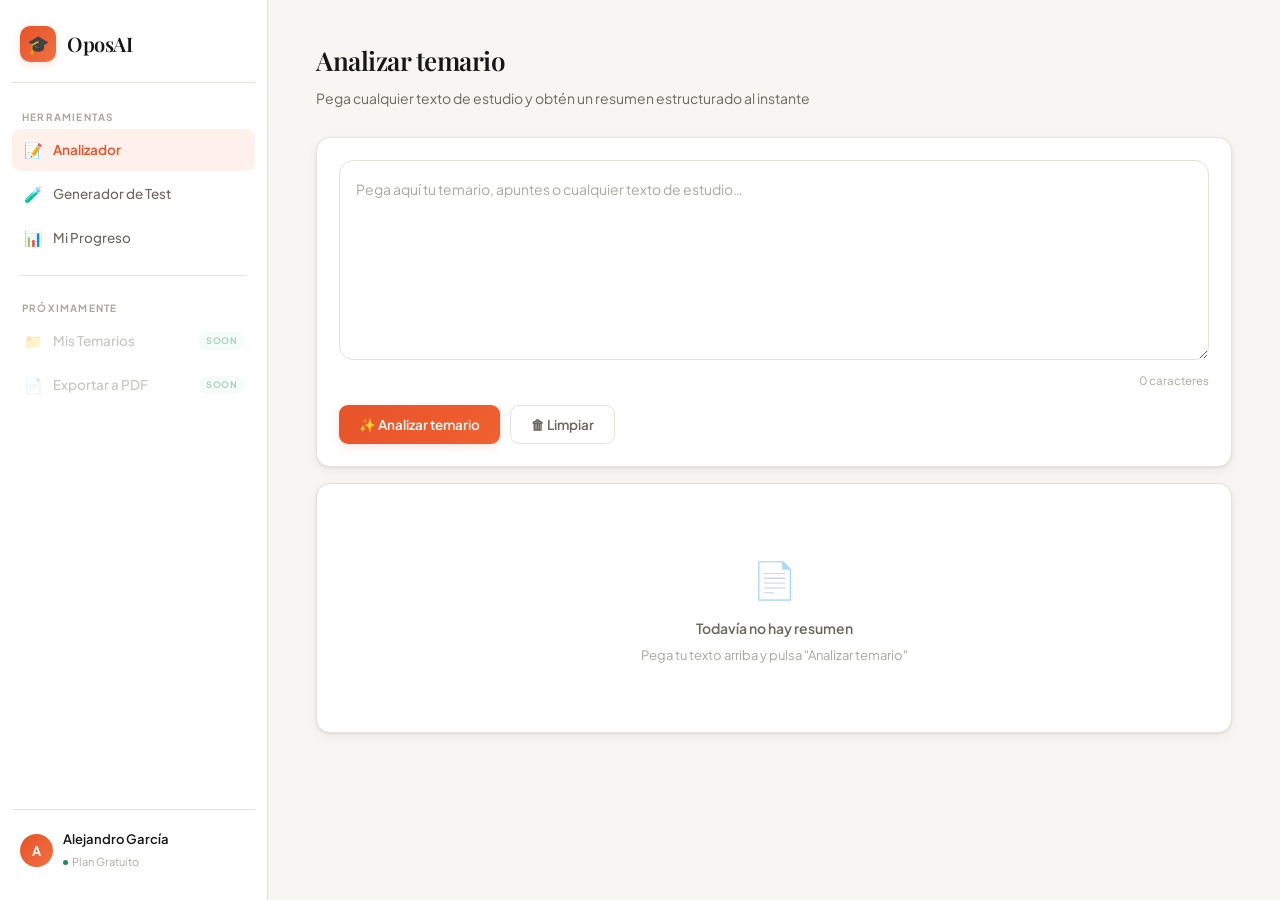
==== commit 1907ee4c: "Mejorado app/css/index" ====
--- a/index.html
+++ b/index.html
@@ -3,79 +3,213 @@
 <head>
     <meta charset="UTF-8">
     <meta name="viewport" content="width=device-width, initial-scale=1.0">
-    <title>OposAI — Prepara tu oposición con inteligencia</title>
-    <link href="https://fonts.googleapis.com/css2?family=Fraunces:ital,wght@0,400;0,600;0,700;1,400&family=DM+Sans:wght@300;400;500;600&display=swap" rel="stylesheet">
+    <title>OposAI — Tu asistente de oposiciones</title>
+    <link href="https://fonts.googleapis.com/css2?family=Playfair+Display:wght@500;600;700&family=Plus+Jakarta+Sans:wght@300;400;500;600;700&display=swap" rel="stylesheet">
     <link rel="stylesheet" href="css/style.css">
 </head>
-<body class="landing-body">
-
-    <!-- NAV -->
-    <nav class="landing-nav">
-        <div class="nav-brand">
-            <div class="brand-dot"></div>
-            <span>OposAI</span>
-        </div>
-        <a href="login.html" class="nav-cta">Entrar →</a>
-    </nav>
-
-    <!-- HERO -->
-    <section class="hero">
-        <div class="hero-badge">✦ Auxiliar Administrativo del Estado</div>
-        <h1 class="hero-title">
-            Practica con preguntas<br>
-            <em>reales de examen</em>
-        </h1>
-        <p class="hero-sub">
-            Tests oficiales desde 2015. Organizados por convocatoria.<br>
-            Sigue tu progreso. Aprueba.
-        </p>
-        <div class="hero-actions">
-            <a href="login.html?modo=registro" class="btn-hero-primary">Empezar gratis</a>
-            <a href="login.html" class="btn-hero-ghost">Ya tengo cuenta</a>
-        </div>
-
-        <div class="hero-stats">
-            <div class="hstat">
-                <span class="hstat-num">+700</span>
-                <span class="hstat-label">Preguntas oficiales</span>
-            </div>
-            <div class="hstat-divider"></div>
-            <div class="hstat">
-                <span class="hstat-num">12</span>
-                <span class="hstat-label">Convocatorias</span>
-            </div>
-            <div class="hstat-divider"></div>
-            <div class="hstat">
-                <span class="hstat-num">100%</span>
-                <span class="hstat-label">Gratuito ahora</span>
-            </div>
-        </div>
-    </section>
-
-    <!-- FEATURES -->
-    <section class="features">
-        <div class="feat-card">
-            <div class="feat-icon">📋</div>
-            <h3>Exámenes reales</h3>
-            <p>Todas las convocatorias oficiales desde 2015, tanto turno libre como promoción interna.</p>
-        </div>
-        <div class="feat-card">
-            <div class="feat-icon">📊</div>
-            <h3>Tu progreso</h3>
-            <p>Ve cuánto has mejorado por convocatoria y qué preguntas te cuestan más.</p>
-        </div>
-        <div class="feat-card">
-            <div class="feat-icon">🎯</div>
-            <h3>Modo simulacro</h3>
-            <p>Reproduce las condiciones reales del examen con tiempo límite y penalizaciones.</p>
-        </div>
-    </section>
-
-    <!-- FOOTER -->
-    <footer class="landing-footer">
-        <span>© 2025 OposAI</span>
-        <span>Hecho para opositores, por opositores</span>
-    </footer>
+<body>
+
+    <!-- ════════════════════════════════════
+         SIDEBAR
+         ════════════════════════════════════ -->
+    <aside class="sidebar">
+
+        <div class="brand">
+            <div class="brand-icon">🎓</div>
+            <span class="brand-name">OposAI</span>
+        </div>
+
+        <span class="nav-label">Herramientas</span>
+
+        <div class="nav-item active" onclick="nav('analizador', this)">
+            <span class="nav-icon">📝</span> Analizador
+        </div>
+        <div class="nav-item" onclick="nav('test', this)">
+            <span class="nav-icon">🧪</span> Generador de Test
+        </div>
+        <div class="nav-item" onclick="nav('progreso', this)">
+            <span class="nav-icon">📊</span> Mi Progreso
+        </div>
+
+        <hr class="nav-divider">
+
+        <span class="nav-label">Próximamente</span>
+        <div class="nav-item disabled">
+            <span class="nav-icon">📁</span> Mis Temarios
+            <span class="nav-new">Soon</span>
+        </div>
+        <div class="nav-item disabled">
+            <span class="nav-icon">📄</span> Exportar a PDF
+            <span class="nav-new">Soon</span>
+        </div>
+
+        <div class="sidebar-footer">
+            <div class="user-row">
+                <div class="avatar">A</div>
+                <div>
+                    <div class="user-name">Alejandro García</div>
+                    <div class="user-plan">Plan Gratuito</div>
+                </div>
+            </div>
+        </div>
+
+    </aside>
+
+    <!-- ════════════════════════════════════
+         CONTENIDO PRINCIPAL
+         ════════════════════════════════════ -->
+    <main class="main">
+
+
+        <!-- ───────── SECCIÓN: ANALIZADOR ───────── -->
+        <section id="analizador" class="section visible">
+
+            <div class="page-header">
+                <h1>Analizar temario</h1>
+                <p>Pega cualquier texto de estudio y obtén un resumen estructurado al instante</p>
+            </div>
+
+            <!-- Alerta de validación (oculta por defecto) -->
+            <div id="inputAlert" class="alert alert-warn" style="display:none"></div>
+
+            <div class="card">
+                <textarea
+                    id="textoInput"
+                    class="input-area"
+                    placeholder="Pega aquí tu temario, apuntes o cualquier texto de estudio…"
+                    oninput="updateCounter()"
+                ></textarea>
+                <div class="char-counter"><span id="charCount">0</span> caracteres</div>
+                <div class="toolbar">
+                    <button class="btn btn-primary" id="analyzeBtn" onclick="generarResumen()">
+                        ✨ Analizar temario
+                    </button>
+                    <button class="btn btn-ghost" onclick="limpiar()">
+                        🗑 Limpiar
+                    </button>
+                </div>
+            </div>
+
+            <div id="resultado" style="margin-top:16px"></div>
+
+        </section>
+
+
+        <!-- ───────── SECCIÓN: TEST ───────── -->
+        <section id="test" class="section">
+
+            <div class="page-header">
+                <h1>Generador de Test</h1>
+                <p>Escribe un tema y la IA generará preguntas personalizadas para ti</p>
+            </div>
+
+            <!-- Input de tema + botón -->
+            <div class="card" style="margin-bottom:16px">
+                <div style="display:flex; gap:10px; align-items:center; flex-wrap:wrap">
+                    <input
+                        id="temaInput"
+                        type="text"
+                        class="tema-input"
+                        placeholder="Ej: Constitución española 1978, Derecho Administrativo, Ofimática…"
+                        onkeydown="if(event.key==='Enter') generarNuevoTest()"
+                    >
+                    <button class="btn btn-primary" id="newTestBtn" onclick="generarNuevoTest()">
+                        🧠 Generar test
+                    </button>
+                </div>
+            </div>
+
+            <!-- Banner de puntuación -->
+            <div id="scoreArea"></div>
+
+            <!-- Barra de progreso -->
+            <div class="test-topbar">
+                <span class="test-counter" id="testLabel">0 / 0 respondidas</span>
+                <div class="pbar-wrap">
+                    <div class="pbar-fill" id="testBar" style="width:0%"></div>
+                </div>
+            </div>
+
+            <!-- Preguntas -->
+            <div id="questionsWrap"></div>
+
+            <!-- Acciones -->
+            <div class="test-actions">
+                <button class="btn btn-primary" id="checkBtn" onclick="comprobar()" style="display:none">
+                    ✅ Comprobar respuestas
+                </button>
+                <button class="btn btn-ghost" onclick="generarNuevoTest()">
+                    🔄 Nuevo test
+                </button>
+            </div>
+
+        </section>
+
+
+        <!-- ───────── SECCIÓN: PROGRESO ───────── -->
+        <section id="progreso" class="section">
+
+            <div class="page-header">
+                <h1>Mi Progreso</h1>
+                <p>Racha de estudio, resultados y avance por temas</p>
+            </div>
+
+            <!-- Estadísticas -->
+            <div class="stats-grid">
+                <div class="stat-card">
+                    <div class="stat-icon">🔥</div>
+                    <div class="stat-value">7</div>
+                    <div class="stat-label">Días de racha</div>
+                    <div class="stat-delta">↑ Mejor racha: 12 días</div>
+                </div>
+                <div class="stat-card">
+                    <div class="stat-icon">📝</div>
+                    <div class="stat-value">23</div>
+                    <div class="stat-label">Textos analizados</div>
+                    <div class="stat-delta">↑ +5 esta semana</div>
+                </div>
+                <div class="stat-card">
+                    <div class="stat-icon">🧪</div>
+                    <div class="stat-value">41</div>
+                    <div class="stat-label">Tests completados</div>
+                    <div class="stat-delta">↑ +8 esta semana</div>
+                </div>
+                <div class="stat-card">
+                    <div class="stat-icon">🎯</div>
+                    <div class="stat-value">74%</div>
+                    <div class="stat-label">Puntuación media</div>
+                    <div class="stat-delta neutral">↔ Sin cambios</div>
+                </div>
+            </div>
+
+            <!-- Racha + Temas -->
+            <div class="two-col">
+                <div class="card">
+                    <div class="card-title">📅 Racha — últimas 3 semanas</div>
+                    <div class="streak-wrap" id="streakGrid"></div>
+                </div>
+                <div class="card">
+                    <div class="card-title">📚 Avance por temas</div>
+                    <div id="subjectBars"></div>
+                </div>
+            </div>
+
+            <!-- Historial -->
+            <div class="card">
+                <div class="card-title">🕐 Tests recientes</div>
+                <div id="testHistory"></div>
+            </div>
+
+        </section>
+
+
+    </main>
+
+    <!-- ════════ SCRIPTS ════════
+         Orden importante: primero config, luego datos, luego app -->
+    <script src="config.js" onerror="console.warn('config.js no encontrado — modo demo activo')"></script>
+    <script src="BasesDeDatos/preguntas.js" onerror="console.warn('preguntas.js no encontrado — usando preguntas de ejemplo')"></script>
+    <script src="js/app.js"></script>
 
 </body>
 </html>
--- a/css/style.css
+++ b/css/style.css
@@ -1,45 +1,52 @@
 /* ════════════════════════════════════════
-   OposAI — style.css
+   OposAI — style.css  v2.0
    ════════════════════════════════════════ */
 
-/* ── VARIABLES ── */
+/* ──────────── VARIABLES ──────────── */
 :root {
-    --bg:           #F4F2ED;
+    --bg:           #F7F6F2;
+    --bg-2:         #EEECEA;
     --surface:      #FFFFFF;
     --border:       #E5E2DA;
-    --text-1:       #1A1916;
+    --border-2:     #D8D4CC;
+    --text-1:       #17171A;
     --text-2:       #6B6860;
-    --text-3:       #B0ADA5;
+    --text-3:       #AAA89F;
     --accent:       #E8532A;
     --accent-h:     #D4431C;
     --accent-light: #FEF0EB;
-    --success:      #1E8A5E;
-    --success-light:#E8F7F1;
+    --accent-glow:  rgba(232,83,42,.18);
+    --success:      #1A8A5A;
+    --success-light:#E6F7F0;
     --warn:         #B45309;
     --warn-light:   #FEF3C7;
     --danger:       #DC2626;
     --danger-light: #FEF2F2;
-    --sidebar-w:    250px;
+    --sidebar-w:    268px;
     --r:            14px;
     --r-sm:         9px;
-    --shadow:       0 1px 3px rgba(0,0,0,.05), 0 4px 16px rgba(0,0,0,.04);
-    --shadow-lg:    0 8px 32px rgba(0,0,0,.10);
-}
-
-/* ── RESET ── */
+    --r-xs:         6px;
+    --shadow-sm:    0 1px 2px rgba(0,0,0,.05);
+    --shadow:       0 1px 3px rgba(0,0,0,.07), 0 4px 12px rgba(0,0,0,.05);
+    --shadow-md:    0 2px 6px rgba(0,0,0,.07), 0 8px 24px rgba(0,0,0,.06);
+    --shadow-focus: 0 0 0 3px var(--accent-glow);
+}
+
+/* ──────────── RESET ──────────── */
 *, *::before, *::after { box-sizing: border-box; margin: 0; padding: 0; }
 
 body {
-    font-family: 'DM Sans', sans-serif;
+    font-family: 'Plus Jakarta Sans', sans-serif;
     background: var(--bg);
     color: var(--text-1);
+    display: flex;
+    min-height: 100vh;
     font-size: 14px;
     line-height: 1.6;
-}
-
-a { text-decoration: none; color: inherit; }
-
-/* ── ANIMACIONES ── */
+    -webkit-font-smoothing: antialiased;
+}
+
+/* ──────────── ANIMACIONES ──────────── */
 @keyframes fadeUp {
     from { opacity: 0; transform: translateY(12px); }
     to   { opacity: 1; transform: translateY(0); }
@@ -48,383 +55,15 @@
     from { opacity: 0; }
     to   { opacity: 1; }
 }
-
-/* ════════════════════════════════
-   LANDING
-   ════════════════════════════════ */
-.landing-body {
-    display: flex;
-    flex-direction: column;
-    min-height: 100vh;
-}
-
-.landing-nav {
-    display: flex;
-    justify-content: space-between;
-    align-items: center;
-    padding: 20px 52px;
-    border-bottom: 1px solid var(--border);
-    background: var(--surface);
-}
-
-.nav-brand {
-    display: flex;
-    align-items: center;
-    gap: 10px;
-    font-family: 'Fraunces', serif;
-    font-size: 20px;
-    font-weight: 600;
-}
-
-.brand-dot {
-    width: 10px;
-    height: 10px;
-    background: var(--accent);
-    border-radius: 50%;
-}
-
-.nav-cta {
-    font-size: 13.5px;
-    font-weight: 600;
-    color: var(--text-2);
-    transition: color .15s;
-}
-.nav-cta:hover { color: var(--accent); }
-
-.hero {
-    flex: 1;
-    display: flex;
-    flex-direction: column;
-    align-items: center;
-    justify-content: center;
-    text-align: center;
-    padding: 80px 24px 60px;
-    animation: fadeUp .5s ease;
-}
-
-.hero-badge {
-    display: inline-flex;
-    align-items: center;
-    gap: 8px;
-    background: var(--accent-light);
-    color: var(--accent);
-    font-size: 12px;
-    font-weight: 600;
-    letter-spacing: .06em;
-    padding: 6px 16px;
-    border-radius: 99px;
-    margin-bottom: 28px;
-}
-
-.hero-title {
-    font-family: 'Fraunces', serif;
-    font-size: clamp(36px, 6vw, 64px);
-    font-weight: 700;
-    line-height: 1.1;
-    letter-spacing: -.5px;
-    margin-bottom: 20px;
-    max-width: 700px;
-}
-
-.hero-title em {
-    font-style: italic;
-    color: var(--accent);
-}
-
-.hero-sub {
-    color: var(--text-2);
-    font-size: 17px;
-    line-height: 1.7;
-    margin-bottom: 36px;
-    max-width: 480px;
-}
-
-.hero-actions {
-    display: flex;
-    gap: 12px;
-    flex-wrap: wrap;
-    justify-content: center;
-    margin-bottom: 52px;
-}
-
-.btn-hero-primary {
-    background: var(--accent);
-    color: #fff;
-    font-family: 'DM Sans', sans-serif;
-    font-size: 15px;
-    font-weight: 600;
-    padding: 14px 32px;
-    border-radius: var(--r-sm);
-    transition: all .18s;
-}
-.btn-hero-primary:hover {
-    background: var(--accent-h);
-    transform: translateY(-2px);
-    box-shadow: 0 6px 20px rgba(232,83,42,.30);
-}
-
-.btn-hero-ghost {
-    background: transparent;
-    color: var(--text-2);
-    font-family: 'DM Sans', sans-serif;
-    font-size: 15px;
-    font-weight: 500;
-    padding: 14px 28px;
-    border-radius: var(--r-sm);
-    border: 1.5px solid var(--border);
-    transition: all .18s;
-}
-.btn-hero-ghost:hover { background: var(--surface); color: var(--text-1); }
-
-.hero-stats {
-    display: flex;
-    align-items: center;
-    gap: 28px;
-    padding: 20px 36px;
-    background: var(--surface);
-    border: 1px solid var(--border);
-    border-radius: var(--r);
-    box-shadow: var(--shadow);
-}
-
-.hstat { text-align: center; }
-.hstat-num {
-    display: block;
-    font-family: 'Fraunces', serif;
-    font-size: 26px;
-    font-weight: 700;
-    color: var(--text-1);
-}
-.hstat-label { font-size: 12px; color: var(--text-3); }
-.hstat-divider { width: 1px; height: 40px; background: var(--border); }
-
-.features {
-    display: grid;
-    grid-template-columns: repeat(3, 1fr);
-    gap: 20px;
-    padding: 0 52px 60px;
-    max-width: 1100px;
-    margin: 0 auto;
-    width: 100%;
-}
-
-.feat-card {
-    background: var(--surface);
-    border: 1px solid var(--border);
-    border-radius: var(--r);
-    padding: 28px 24px;
-    box-shadow: var(--shadow);
-}
-
-.feat-icon { font-size: 28px; margin-bottom: 14px; }
-.feat-card h3 {
-    font-family: 'Fraunces', serif;
-    font-size: 17px;
-    font-weight: 600;
-    margin-bottom: 8px;
-}
-.feat-card p { font-size: 13.5px; color: var(--text-2); line-height: 1.65; }
-
-.landing-footer {
-    display: flex;
-    justify-content: space-between;
-    padding: 18px 52px;
-    border-top: 1px solid var(--border);
-    font-size: 12.5px;
-    color: var(--text-3);
-}
-
-/* ════════════════════════════════
-   AUTH (LOGIN / REGISTRO)
-   ════════════════════════════════ */
-.auth-body {
-    display: flex;
-    min-height: 100vh;
-}
-
-.auth-wrap {
-    display: flex;
-    width: 100%;
-}
-
-.auth-left {
-    width: 400px;
-    min-height: 100vh;
-    background: var(--text-1);
-    padding: 40px 44px;
-    display: flex;
-    flex-direction: column;
-    color: #fff;
-    flex-shrink: 0;
-}
-
-.auth-back {
-    font-size: 13px;
-    color: rgba(255,255,255,.5);
-    transition: color .15s;
-    margin-bottom: 48px;
-    display: inline-block;
-}
-.auth-back:hover { color: #fff; }
-
-.auth-brand {
-    display: flex;
-    align-items: center;
-    gap: 10px;
-    font-family: 'Fraunces', serif;
-    font-size: 22px;
-    font-weight: 600;
-    margin-bottom: auto;
-}
-
-.auth-quote {
-    font-family: 'Fraunces', serif;
-    font-style: italic;
-    font-size: 16px;
-    line-height: 1.7;
-    color: rgba(255,255,255,.7);
-    border-left: 2px solid var(--accent);
-    padding-left: 16px;
-    margin-bottom: 24px;
-}
-
-.auth-conv-badge {
-    font-size: 11.5px;
-    font-weight: 500;
-    color: rgba(255,255,255,.4);
-    letter-spacing: .06em;
-}
-
-.auth-right {
-    flex: 1;
-    display: flex;
-    flex-direction: column;
-    justify-content: center;
-    padding: 60px 80px;
-    background: var(--bg);
-    animation: fadeIn .3s ease;
-}
-
-.auth-tabs {
-    display: flex;
-    gap: 0;
-    margin-bottom: 36px;
-    border-bottom: 1.5px solid var(--border);
-}
-
-.auth-tab {
-    background: none;
-    border: none;
-    font-family: 'DM Sans', sans-serif;
-    font-size: 14px;
-    font-weight: 600;
-    color: var(--text-3);
-    padding: 10px 20px 12px;
-    cursor: pointer;
-    position: relative;
-    transition: color .15s;
-}
-
-.auth-tab.active { color: var(--text-1); }
-.auth-tab.active::after {
-    content: '';
-    position: absolute;
-    bottom: -1.5px;
-    left: 0; right: 0;
-    height: 2px;
-    background: var(--accent);
-    border-radius: 2px;
-}
-
-.auth-title {
-    font-family: 'Fraunces', serif;
-    font-size: 26px;
-    font-weight: 600;
-    margin-bottom: 6px;
-}
-
-.auth-subtitle {
-    color: var(--text-2);
-    font-size: 14px;
-    margin-bottom: 28px;
-}
-
-.field {
-    margin-bottom: 18px;
-}
-
-.field label {
-    display: block;
-    font-size: 12.5px;
-    font-weight: 600;
-    letter-spacing: .04em;
-    color: var(--text-2);
-    margin-bottom: 7px;
-    text-transform: uppercase;
-}
-
-.field input {
-    width: 100%;
-    padding: 11px 14px;
-    border: 1.5px solid var(--border);
-    border-radius: var(--r-sm);
-    font-family: 'DM Sans', sans-serif;
-    font-size: 14.5px;
-    color: var(--text-1);
-    background: var(--surface);
-    outline: none;
-    transition: border-color .2s;
-}
-.field input:focus { border-color: var(--accent); }
-.field input::placeholder { color: var(--text-3); }
-
-.auth-error {
-    padding: 10px 14px;
-    background: var(--danger-light);
-    color: var(--danger);
-    border-radius: var(--r-sm);
-    font-size: 13px;
-    font-weight: 500;
-    margin-bottom: 16px;
-}
-
-.btn-auth {
-    width: 100%;
-    padding: 13px;
-    background: var(--accent);
-    color: #fff;
-    border: none;
-    border-radius: var(--r-sm);
-    font-family: 'DM Sans', sans-serif;
-    font-size: 15px;
-    font-weight: 600;
-    cursor: pointer;
-    transition: all .18s;
-    margin-bottom: 20px;
-}
-.btn-auth:hover { background: var(--accent-h); transform: translateY(-1px); box-shadow: 0 4px 14px rgba(232,83,42,.28); }
-
-.auth-switch {
-    text-align: center;
-    font-size: 13.5px;
-    color: var(--text-2);
-}
-.auth-switch a {
-    color: var(--accent);
-    font-weight: 600;
-    cursor: pointer;
-}
-.auth-switch a:hover { text-decoration: underline; }
-
-/* ════════════════════════════════
-   APP
-   ════════════════════════════════ */
-.app-body {
-    display: flex;
-    min-height: 100vh;
-}
-
-/* SIDEBAR */
+@keyframes spin {
+    to { transform: rotate(360deg); }
+}
+@keyframes pulse {
+    0%, 100% { opacity: 1; }
+    50%       { opacity: .5; }
+}
+
+/* ──────────── SIDEBAR ──────────── */
 .sidebar {
     width: var(--sidebar-w);
     background: var(--surface);
@@ -433,245 +72,436 @@
     flex-direction: column;
     position: fixed;
     inset: 0 auto 0 0;
-    padding: 24px 14px;
+    padding: 20px 12px;
     z-index: 200;
-}
-
-.sidebar-brand {
+    overflow-y: auto;
+}
+
+/* Brand */
+.brand {
+    display: flex;
+    align-items: center;
+    gap: 11px;
+    padding: 6px 8px 20px;
+    border-bottom: 1px solid var(--border);
+    margin-bottom: 16px;
+    text-decoration: none;
+    color: inherit;
+}
+
+.brand-icon {
+    width: 36px;
+    height: 36px;
+    background: linear-gradient(135deg, var(--accent) 0%, #f07040 100%);
+    border-radius: 10px;
+    display: flex;
+    align-items: center;
+    justify-content: center;
+    font-size: 18px;
+    flex-shrink: 0;
+    box-shadow: 0 2px 8px var(--accent-glow);
+}
+
+.brand-name {
+    font-family: 'Playfair Display', serif;
+    font-size: 20px;
+    font-weight: 600;
+    letter-spacing: -.4px;
+    color: var(--text-1);
+}
+
+/* Nav items */
+.nav-label {
+    font-size: 10px;
+    font-weight: 700;
+    letter-spacing: .12em;
+    text-transform: uppercase;
+    color: var(--text-3);
+    padding: 0 10px;
+    margin: 10px 0 4px;
+    display: block;
+}
+
+.nav-item {
     display: flex;
     align-items: center;
     gap: 10px;
-    font-family: 'Fraunces', serif;
-    font-size: 19px;
+    padding: 9px 11px;
+    border-radius: var(--r-sm);
+    cursor: pointer;
+    color: var(--text-2);
+    font-weight: 500;
+    font-size: 13.5px;
+    transition: background .13s, color .13s;
+    margin-bottom: 2px;
+    user-select: none;
+    position: relative;
+}
+
+.nav-item:hover             { background: var(--bg); color: var(--text-1); }
+.nav-item.active            { background: var(--accent-light); color: var(--accent); font-weight: 600; }
+.nav-item.disabled          { opacity: .38; cursor: not-allowed; pointer-events: none; }
+
+.nav-icon {
+    font-size: 15px;
+    width: 20px;
+    text-align: center;
+    flex-shrink: 0;
+}
+
+.nav-badge {
+    margin-left: auto;
+    background: var(--accent);
+    color: #fff;
+    font-size: 10px;
+    font-weight: 700;
+    padding: 2px 7px;
+    border-radius: 99px;
+    line-height: 1.6;
+}
+
+.nav-new {
+    margin-left: auto;
+    background: var(--success-light);
+    color: var(--success);
+    font-size: 9px;
+    font-weight: 700;
+    padding: 2px 7px;
+    border-radius: 99px;
+    letter-spacing: .05em;
+    text-transform: uppercase;
+}
+
+/* Sidebar divider */
+.nav-divider {
+    margin: 14px 8px;
+    border: none;
+    border-top: 1px solid var(--border);
+}
+
+/* User footer */
+.sidebar-footer {
+    margin-top: auto;
+    padding-top: 12px;
+    border-top: 1px solid var(--border);
+}
+
+.user-row {
+    display: flex;
+    align-items: center;
+    gap: 10px;
+    padding: 9px 8px;
+    border-radius: var(--r-sm);
+    cursor: pointer;
+    transition: background .13s;
+}
+.user-row:hover { background: var(--bg); }
+
+.avatar {
+    width: 33px;
+    height: 33px;
+    background: linear-gradient(135deg, var(--accent) 0%, #f07040 100%);
+    border-radius: 50%;
+    display: flex;
+    align-items: center;
+    justify-content: center;
+    font-weight: 700;
+    font-size: 13px;
+    color: #fff;
+    flex-shrink: 0;
+}
+
+.user-name { font-size: 13px; font-weight: 600; line-height: 1.3; }
+.user-plan {
+    font-size: 11px;
+    color: var(--text-3);
+    display: inline-flex;
+    align-items: center;
+    gap: 4px;
+}
+.user-plan::before {
+    content: '';
+    width: 5px; height: 5px;
+    background: var(--success);
+    border-radius: 50%;
+    display: inline-block;
+}
+
+/* ──────────── MAIN ──────────── */
+.main {
+    margin-left: var(--sidebar-w);
+    flex: 1;
+    padding: 40px 48px;
+    max-width: calc(100vw - var(--sidebar-w));
+}
+
+.section         { display: none; }
+.section.visible { display: block; animation: fadeUp .2s ease; }
+
+/* Page header */
+.page-header { margin-bottom: 28px; }
+
+.page-header h1 {
+    font-family: 'Playfair Display', serif;
+    font-size: 26px;
     font-weight: 600;
-    padding: 4px 6px 22px;
-    border-bottom: 1px solid var(--border);
+    letter-spacing: -.5px;
+    margin-bottom: 5px;
+    color: var(--text-1);
+}
+
+.page-header p {
+    color: var(--text-2);
+    font-size: 14px;
+}
+
+/* ──────────── CARD ──────────── */
+.card {
+    background: var(--surface);
+    border: 1px solid var(--border);
+    border-radius: var(--r);
+    padding: 22px;
+    box-shadow: var(--shadow);
+}
+
+.card + .card { margin-top: 16px; }
+
+.card-title {
+    font-size: 13px;
+    font-weight: 700;
     margin-bottom: 18px;
-}
-
-.nav-label {
+    color: var(--text-1);
+    display: flex;
+    align-items: center;
+    gap: 7px;
+}
+
+/* ──────────── BOTONES ──────────── */
+.btn {
+    display: inline-flex;
+    align-items: center;
+    gap: 7px;
+    padding: 10px 20px;
+    border: none;
+    border-radius: var(--r-sm);
+    font-family: 'Plus Jakarta Sans', sans-serif;
+    font-size: 13.5px;
+    font-weight: 600;
+    cursor: pointer;
+    transition: all .16s;
+    white-space: nowrap;
+}
+
+.btn-primary {
+    background: linear-gradient(135deg, var(--accent) 0%, #f06030 100%);
+    color: #fff;
+    box-shadow: 0 2px 8px var(--accent-glow);
+}
+
+.btn-primary:hover:not(:disabled) {
+    background: linear-gradient(135deg, var(--accent-h) 0%, var(--accent) 100%);
+    transform: translateY(-1px);
+    box-shadow: 0 4px 16px var(--accent-glow);
+}
+
+.btn-primary:active:not(:disabled) { transform: translateY(0); }
+
+.btn-primary:disabled {
+    opacity: .55;
+    cursor: not-allowed;
+    transform: none;
+    box-shadow: none;
+}
+
+.btn-ghost {
+    background: transparent;
+    color: var(--text-2);
+    border: 1px solid var(--border);
+}
+.btn-ghost:hover { background: var(--bg); color: var(--text-1); border-color: var(--border-2); }
+
+.btn-sm { padding: 7px 14px; font-size: 12.5px; }
+
+/* Loading spinner en botón */
+.btn .spinner {
+    width: 13px; height: 13px;
+    border: 2px solid rgba(255,255,255,.35);
+    border-top-color: #fff;
+    border-radius: 50%;
+    animation: spin .7s linear infinite;
+}
+
+/* ──────────── ANALIZADOR ──────────── */
+textarea.input-area {
+    width: 100%;
+    min-height: 200px;
+    padding: 16px;
+    border: 1.5px solid var(--border);
+    border-radius: var(--r);
+    font-family: 'Plus Jakarta Sans', sans-serif;
+    font-size: 14px;
+    color: var(--text-1);
+    resize: vertical;
+    transition: border-color .18s, box-shadow .18s;
+    line-height: 1.75;
+    background: var(--surface);
+}
+
+textarea.input-area:focus {
+    outline: none;
+    border-color: var(--accent);
+    box-shadow: var(--shadow-focus);
+}
+textarea.input-area::placeholder { color: var(--text-3); }
+
+.char-counter {
+    text-align: right;
+    font-size: 11.5px;
+    color: var(--text-3);
+    margin-top: 7px;
+}
+
+.toolbar { display: flex; gap: 10px; margin-top: 14px; flex-wrap: wrap; }
+
+/* Empty state */
+.empty-state         { text-align: center; padding: 44px 24px; }
+.empty-state .es-icon { font-size: 36px; margin-bottom: 10px; opacity: .6; }
+.empty-state .es-title {
+    font-size: 14px;
+    font-weight: 600;
+    color: var(--text-2);
+    margin-bottom: 5px;
+}
+.empty-state .es-sub { font-size: 13px; color: var(--text-3); }
+
+/* Result */
+.result-tag {
+    display: inline-flex;
+    align-items: center;
+    gap: 7px;
+    font-size: 10.5px;
+    font-weight: 700;
+    letter-spacing: .1em;
+    text-transform: uppercase;
+    color: var(--accent);
+    margin-bottom: 16px;
+    background: var(--accent-light);
+    padding: 4px 10px;
+    border-radius: 99px;
+}
+
+.result-body {
+    font-size: 14.5px;
+    line-height: 1.9;
+    color: var(--text-1);
+}
+
+.result-body ul { padding-left: 20px; margin: 8px 0; }
+.result-body li { margin-bottom: 6px; }
+.result-body strong { color: var(--text-1); }
+
+.result-meta {
+    margin-top: 18px;
+    padding-top: 14px;
+    border-top: 1px solid var(--border);
+    display: flex;
+    gap: 18px;
+    font-size: 12px;
+    color: var(--text-2);
+    flex-wrap: wrap;
+}
+
+.info-pill {
+    margin-top: 14px;
+    padding: 12px 16px;
+    background: var(--accent-light);
+    border-radius: var(--r-sm);
+    font-size: 13px;
+    color: var(--accent);
+    border: 1px solid rgba(232,83,42,.15);
+}
+
+/* ──────────── TEST ──────────── */
+
+/* Input de tema */
+.tema-input {
+    flex: 1;
+    padding: 10px 14px;
+    border: 1.5px solid var(--border);
+    border-radius: var(--r-sm);
+    font-family: 'Plus Jakarta Sans', sans-serif;
+    font-size: 14px;
+    color: var(--text-1);
+    background: var(--surface);
+    outline: none;
+    transition: border-color .18s, box-shadow .18s;
+    min-width: 0;
+}
+.tema-input:focus {
+    border-color: var(--accent);
+    box-shadow: var(--shadow-focus);
+}
+.tema-input::placeholder { color: var(--text-3); }
+
+.test-topbar {
+    display: flex;
+    align-items: center;
+    gap: 14px;
+    margin-bottom: 20px;
+}
+
+.pbar-wrap {
+    flex: 1;
+    height: 5px;
+    background: var(--border);
+    border-radius: 99px;
+    overflow: hidden;
+}
+
+.pbar-fill {
+    height: 100%;
+    background: linear-gradient(90deg, var(--accent) 0%, #f07040 100%);
+    border-radius: 99px;
+    transition: width .4s cubic-bezier(.34,1.56,.64,1);
+}
+
+.test-counter { font-size: 12.5px; font-weight: 600; color: var(--text-2); white-space: nowrap; }
+
+/* Question card */
+.q-card {
+    background: var(--surface);
+    border: 1px solid var(--border);
+    border-radius: var(--r);
+    padding: 22px;
+    margin-bottom: 12px;
+    box-shadow: var(--shadow);
+    animation: fadeUp .2s ease both;
+}
+
+.q-card:nth-child(1) { animation-delay: .04s; }
+.q-card:nth-child(2) { animation-delay: .08s; }
+.q-card:nth-child(3) { animation-delay: .12s; }
+.q-card:nth-child(4) { animation-delay: .16s; }
+.q-card:nth-child(5) { animation-delay: .20s; }
+
+.q-num {
     font-size: 10.5px;
     font-weight: 700;
     letter-spacing: .1em;
     text-transform: uppercase;
     color: var(--text-3);
-    padding: 0 8px;
-    margin-bottom: 5px;
-    margin-top: 6px;
-}
-
-.nav-item {
-    display: flex;
-    align-items: center;
-    gap: 9px;
-    padding: 9px 10px;
-    border-radius: var(--r-sm);
-    cursor: pointer;
-    color: var(--text-2);
-    font-weight: 500;
-    font-size: 13.5px;
-    transition: all .15s;
-    margin-bottom: 2px;
-    user-select: none;
-}
-.nav-item:hover { background: var(--bg); color: var(--text-1); }
-.nav-item.active { background: var(--accent-light); color: var(--accent); }
-
-.nav-icon { font-size: 15px; width: 18px; text-align: center; flex-shrink: 0; }
-
-.sidebar-footer {
-    margin-top: auto;
-    padding-top: 14px;
-    border-top: 1px solid var(--border);
-}
-
-.user-row {
-    display: flex;
-    align-items: center;
-    gap: 10px;
-    padding: 9px 8px;
-    border-radius: var(--r-sm);
-    cursor: pointer;
-    transition: background .15s;
-}
-.user-row:hover { background: var(--bg); }
-
-.avatar {
-    width: 32px; height: 32px;
-    background: linear-gradient(135deg, #E8532A 0%, #f0885a 100%);
-    border-radius: 50%;
-    display: flex; align-items: center; justify-content: center;
-    font-weight: 700; font-size: 13px; color: #fff; flex-shrink: 0;
-}
-
-.user-name { font-size: 13px; font-weight: 600; }
-.user-plan { font-size: 11px; color: var(--text-3); }
-
-/* MAIN */
-.main {
-    margin-left: var(--sidebar-w);
-    flex: 1;
-    padding: 44px 52px;
-}
-
-.section { display: none; }
-.section.visible { display: block; animation: fadeUp .22s ease; }
-
-.page-header { margin-bottom: 32px; }
-.page-header h1 {
-    font-family: 'Fraunces', serif;
-    font-size: 27px;
+    margin-bottom: 8px;
+}
+
+.q-text {
+    font-size: 15px;
     font-weight: 600;
-    letter-spacing: -.4px;
-    margin-bottom: 5px;
-}
-.page-header p { color: var(--text-2); font-size: 14.5px; }
-
-/* CARD */
-.card {
-    background: var(--surface);
-    border: 1px solid var(--border);
-    border-radius: var(--r);
-    padding: 24px;
-    box-shadow: var(--shadow);
-}
-
-.card-title { font-size: 13.5px; font-weight: 700; margin-bottom: 18px; }
-
-/* BOTONES */
-.btn {
-    display: inline-flex;
-    align-items: center;
-    gap: 7px;
-    padding: 10px 20px;
-    border: none;
-    border-radius: var(--r-sm);
-    font-family: 'DM Sans', sans-serif;
-    font-size: 13.5px;
-    font-weight: 600;
-    cursor: pointer;
-    transition: all .18s;
-}
-.btn-primary { background: var(--accent); color: #fff; }
-.btn-primary:hover:not(:disabled) { background: var(--accent-h); transform: translateY(-1px); box-shadow: 0 4px 14px rgba(232,83,42,.28); }
-.btn-primary:disabled { opacity: .5; cursor: not-allowed; }
-
-.btn-ghost { background: transparent; color: var(--text-2); border: 1.5px solid var(--border); }
-.btn-ghost:hover { background: var(--bg); color: var(--text-1); }
-
-/* CONVOCATORIAS GRID */
-.conv-grid {
-    display: grid;
-    grid-template-columns: repeat(auto-fill, minmax(240px, 1fr));
-    gap: 16px;
-}
-
-.conv-card {
-    background: var(--surface);
-    border: 1.5px solid var(--border);
-    border-radius: var(--r);
-    padding: 22px;
-    cursor: pointer;
-    transition: all .2s;
-    box-shadow: var(--shadow);
-}
-.conv-card:hover {
-    border-color: var(--accent);
-    transform: translateY(-3px);
-    box-shadow: 0 8px 24px rgba(232,83,42,.12);
-}
-
-.conv-year {
-    font-family: 'Fraunces', serif;
-    font-size: 32px;
-    font-weight: 700;
-    color: var(--accent);
-    margin-bottom: 6px;
-    line-height: 1;
-}
-.conv-tipo {
-    font-size: 12px;
-    font-weight: 600;
-    color: var(--text-3);
-    letter-spacing: .05em;
-    text-transform: uppercase;
-    margin-bottom: 14px;
-}
-.conv-meta {
-    display: flex;
-    justify-content: space-between;
-    align-items: center;
-    font-size: 12.5px;
-    color: var(--text-2);
-}
-
-.conv-badge {
-    font-size: 11px;
-    font-weight: 700;
-    padding: 3px 9px;
-    border-radius: 99px;
-}
-.conv-badge.nuevo { background: var(--accent-light); color: var(--accent); }
-.conv-badge.hecho { background: var(--success-light); color: var(--success); }
-
-/* TEST */
-.test-header {
-    display: flex;
-    align-items: center;
-    gap: 16px;
-    margin-bottom: 24px;
-}
-
-.btn-back {
-    background: none;
-    border: 1.5px solid var(--border);
-    border-radius: var(--r-sm);
-    padding: 8px 14px;
-    font-family: 'DM Sans', sans-serif;
-    font-size: 13px;
-    font-weight: 600;
-    color: var(--text-2);
-    cursor: pointer;
-    transition: all .15s;
-    white-space: nowrap;
-}
-.btn-back:hover { background: var(--bg); color: var(--text-1); }
-
-.test-titulo { font-family: 'Fraunces', serif; font-size: 20px; font-weight: 600; display: block; }
-.test-subtitulo { font-size: 13px; color: var(--text-2); }
-
-.test-topbar {
-    display: flex;
-    align-items: center;
-    gap: 14px;
-    margin-bottom: 24px;
-}
-
-.pbar-wrap { flex: 1; height: 5px; background: var(--border); border-radius: 99px; overflow: hidden; }
-.pbar-fill { height: 100%; background: var(--accent); border-radius: 99px; transition: width .4s ease; }
-.test-counter { font-size: 13px; font-weight: 600; color: var(--text-2); white-space: nowrap; }
-
-.q-card {
-    background: var(--surface);
-    border: 1px solid var(--border);
-    border-radius: var(--r);
-    padding: 24px;
-    margin-bottom: 14px;
-    box-shadow: var(--shadow);
-}
-
-.q-num {
-    font-size: 11px;
-    font-weight: 700;
-    letter-spacing: .08em;
-    text-transform: uppercase;
-    color: var(--text-3);
-    margin-bottom: 8px;
-}
-
-.q-text { font-size: 15.5px; font-weight: 600; line-height: 1.5; margin-bottom: 18px; }
-
-.opts { list-style: none; display: flex; flex-direction: column; gap: 8px; }
+    line-height: 1.55;
+    margin-bottom: 16px;
+    color: var(--text-1);
+}
+
+.opts { list-style: none; display: flex; flex-direction: column; gap: 7px; }
 
 .opt {
     display: flex;
@@ -683,44 +513,59 @@
     cursor: pointer;
     font-size: 13.5px;
     font-weight: 500;
-    transition: all .15s;
-}
-.opt:hover    { border-color: var(--accent); background: var(--accent-light); }
+    transition: all .13s;
+    color: var(--text-1);
+}
+
+.opt:hover:not(.correct):not(.wrong):not(.selected) {
+    border-color: var(--accent);
+    background: var(--accent-light);
+    color: var(--accent);
+    transform: translateX(2px);
+}
+
 .opt.selected { border-color: var(--accent); background: var(--accent-light); color: var(--accent); }
 .opt.correct  { border-color: var(--success); background: var(--success-light); color: var(--success); }
 .opt.wrong    { border-color: var(--danger);  background: var(--danger-light);  color: var(--danger); }
 
 .opt-letter {
     width: 26px; height: 26px;
-    border-radius: 6px;
+    border-radius: var(--r-xs);
     background: var(--bg);
     display: flex; align-items: center; justify-content: center;
     font-size: 11.5px; font-weight: 700;
     flex-shrink: 0;
-    transition: all .15s;
-}
+    transition: all .13s;
+    color: var(--text-2);
+}
+
 .opt.selected .opt-letter { background: var(--accent);  color: #fff; }
 .opt.correct  .opt-letter { background: var(--success); color: #fff; }
 .opt.wrong    .opt-letter { background: var(--danger);  color: #fff; }
 
+/* Score banner */
 .score-banner {
     display: flex;
     align-items: center;
     gap: 18px;
     padding: 20px 24px;
     border-radius: var(--r);
-    margin-bottom: 22px;
-    animation: fadeUp .25s ease;
-}
-.score-banner.good { background: var(--success-light); border: 1px solid #A7F3D0; }
-.score-banner.ok   { background: var(--warn-light);    border: 1px solid #FDE68A; }
-.score-banner.bad  { background: var(--danger-light);  border: 1px solid #FECACA; }
+    margin-bottom: 20px;
+    animation: fadeUp .22s ease;
+}
+
+.score-banner.good  { background: var(--success-light); border: 1px solid #A7F3D0; }
+.score-banner.ok    { background: var(--warn-light);    border: 1px solid #FDE68A; }
+.score-banner.bad   { background: var(--danger-light);  border: 1px solid #FECACA; }
 
 .score-num {
-    font-family: 'Fraunces', serif;
+    font-family: 'Playfair Display', serif;
     font-size: 42px;
     line-height: 1;
-}
+    font-weight: 600;
+    flex-shrink: 0;
+}
+
 .score-banner.good .score-num { color: var(--success); }
 .score-banner.ok   .score-num { color: var(--warn); }
 .score-banner.bad  .score-num { color: var(--danger); }
@@ -728,46 +573,122 @@
 .score-msg { font-weight: 700; font-size: 15px; margin-bottom: 3px; }
 .score-sub { font-size: 13px; color: var(--text-2); }
 
-.test-actions { display: flex; gap: 10px; margin-top: 20px; }
-
-/* PROGRESO */
+.test-actions { display: flex; gap: 10px; margin-top: 18px; flex-wrap: wrap; }
+
+/* ──────────── PROGRESO ──────────── */
 .stats-grid {
     display: grid;
     grid-template-columns: repeat(4, 1fr);
-    gap: 16px;
-    margin-bottom: 24px;
-}
+    gap: 14px;
+    margin-bottom: 20px;
+}
+
 .stat-card {
     background: var(--surface);
     border: 1px solid var(--border);
     border-radius: var(--r);
     padding: 20px;
     box-shadow: var(--shadow);
-}
-.stat-icon  { font-size: 22px; margin-bottom: 12px; }
+    transition: box-shadow .18s, transform .18s;
+}
+.stat-card:hover { box-shadow: var(--shadow-md); transform: translateY(-1px); }
+
+.stat-icon  { font-size: 20px; margin-bottom: 12px; }
+
 .stat-value {
-    font-family: 'Fraunces', serif;
-    font-size: 34px;
-    letter-spacing: -1px;
+    font-family: 'Playfair Display', serif;
+    font-size: 32px;
+    letter-spacing: -.5px;
     line-height: 1;
     margin-bottom: 5px;
-}
-.stat-label { font-size: 13px; color: var(--text-2); }
-
-/* HISTORIAL */
+    color: var(--text-1);
+}
+
+.stat-label { font-size: 12.5px; color: var(--text-2); }
+
+.stat-delta {
+    font-size: 11.5px;
+    color: var(--success);
+    font-weight: 600;
+    margin-top: 8px;
+    display: flex;
+    align-items: center;
+    gap: 3px;
+}
+.stat-delta.neutral { color: var(--warn); }
+
+.two-col    { display: grid; grid-template-columns: 1fr 1fr; gap: 16px; margin-bottom: 16px; }
+
+/* Streak grid */
+.streak-wrap { display: flex; flex-direction: column; gap: 5px; }
+.streak-labels {
+    display: grid;
+    grid-template-columns: repeat(7, 1fr);
+    gap: 4px;
+    margin-bottom: 2px;
+}
+.streak-labels span {
+    font-size: 9.5px;
+    font-weight: 600;
+    color: var(--text-3);
+    text-align: center;
+    text-transform: uppercase;
+}
+.week-row    { display: grid; grid-template-columns: repeat(7, 1fr); gap: 4px; }
+
+.day-cell {
+    aspect-ratio: 1;
+    border-radius: 5px;
+    background: var(--bg);
+    border: 1px solid var(--border);
+    display: flex; align-items: center; justify-content: center;
+    font-size: 10px; font-weight: 600;
+    color: var(--text-3);
+    transition: all .13s;
+}
+
+.day-cell.done  { background: var(--accent); border-color: var(--accent); color: #fff; }
+.day-cell.today { border: 2px solid var(--accent); color: var(--accent); background: var(--accent-light); font-weight: 700; }
+
+/* Subject bars */
+.subj-row   { margin-bottom: 16px; }
+.subj-head  { display: flex; justify-content: space-between; margin-bottom: 6px; font-size: 13px; align-items: center; }
+.subj-name  { font-weight: 500; color: var(--text-1); }
+.subj-pct   { font-weight: 700; color: var(--text-2); font-size: 12px; }
+
+.subj-track { height: 6px; background: var(--bg-2); border-radius: 99px; overflow: hidden; }
+.subj-fill  {
+    height: 100%;
+    background: linear-gradient(90deg, var(--accent) 0%, #f07040 100%);
+    border-radius: 99px;
+    transition: width 1.1s cubic-bezier(.34,1.56,.64,1);
+}
+
+/* History */
 .hist-row {
     display: flex;
     align-items: center;
     gap: 12px;
-    padding: 12px 0;
+    padding: 13px 0;
     border-bottom: 1px solid var(--border);
     font-size: 13px;
 }
-.hist-row:last-child { border-bottom: none; }
-.hist-info  { flex: 1; }
-.hist-topic { font-weight: 600; margin-bottom: 2px; }
+.hist-row:last-child { border-bottom: none; padding-bottom: 0; }
+
+.hist-icon {
+    width: 36px; height: 36px;
+    background: var(--bg);
+    border: 1px solid var(--border);
+    border-radius: var(--r-sm);
+    display: flex; align-items: center; justify-content: center;
+    font-size: 16px;
+    flex-shrink: 0;
+}
+
+.hist-info  { flex: 1; min-width: 0; }
+.hist-topic { font-weight: 600; margin-bottom: 2px; white-space: nowrap; overflow: hidden; text-overflow: ellipsis; }
 .hist-date  { font-size: 11.5px; color: var(--text-3); }
-.hist-score { font-weight: 700; font-size: 14px; }
+.hist-score { font-weight: 700; font-size: 14.5px; flex-shrink: 0; }
 
 .badge {
     display: inline-flex;
@@ -775,30 +696,37 @@
     border-radius: 99px;
     font-size: 11px;
     font-weight: 700;
-}
+    flex-shrink: 0;
+}
+
 .badge.green  { background: var(--success-light); color: var(--success); }
 .badge.orange { background: var(--warn-light);    color: var(--warn); }
 .badge.red    { background: var(--danger-light);  color: var(--danger); }
 
-/* EMPTY STATE */
-.empty-state { text-align: center; padding: 48px 24px; color: var(--text-3); }
-.empty-icon  { font-size: 36px; margin-bottom: 12px; }
-.empty-state p { font-size: 14px; }
-
-/* ── RESPONSIVE ── */
+/* ──────────── ALERTA / AVISO ──────────── */
+.alert {
+    padding: 12px 16px;
+    border-radius: var(--r-sm);
+    font-size: 13px;
+    font-weight: 500;
+    display: flex;
+    align-items: flex-start;
+    gap: 10px;
+    margin-bottom: 16px;
+}
+.alert-warn { background: var(--warn-light); color: var(--warn); border: 1px solid #FDE68A; }
+.alert-info { background: var(--accent-light); color: var(--accent); border: 1px solid rgba(232,83,42,.2); }
+
+/* ──────────── RESPONSIVE ──────────── */
+@media (max-width: 1100px) {
+    .main { padding: 32px 32px; }
+}
 @media (max-width: 960px) {
-    .features     { grid-template-columns: 1fr; padding: 0 24px 40px; }
-    .stats-grid   { grid-template-columns: repeat(2, 1fr); }
-    .auth-left    { display: none; }
-    .auth-right   { padding: 40px 32px; }
-    .landing-nav,
-    .landing-footer { padding: 18px 24px; }
-    .hero { padding: 60px 24px 40px; }
-}
-
+    .stats-grid { grid-template-columns: repeat(2, 1fr); }
+    .two-col    { grid-template-columns: 1fr; }
+}
 @media (max-width: 680px) {
-    .sidebar { display: none; }
-    .main    { margin-left: 0; padding: 24px 18px; }
-    .hero-stats { flex-direction: column; gap: 16px; }
-    .hstat-divider { width: 40px; height: 1px; }
+    .sidebar { transform: translateX(-100%); }
+    .main    { margin-left: 0; padding: 22px 16px; }
+    .stats-grid { grid-template-columns: 1fr 1fr; gap: 10px; }
 }
